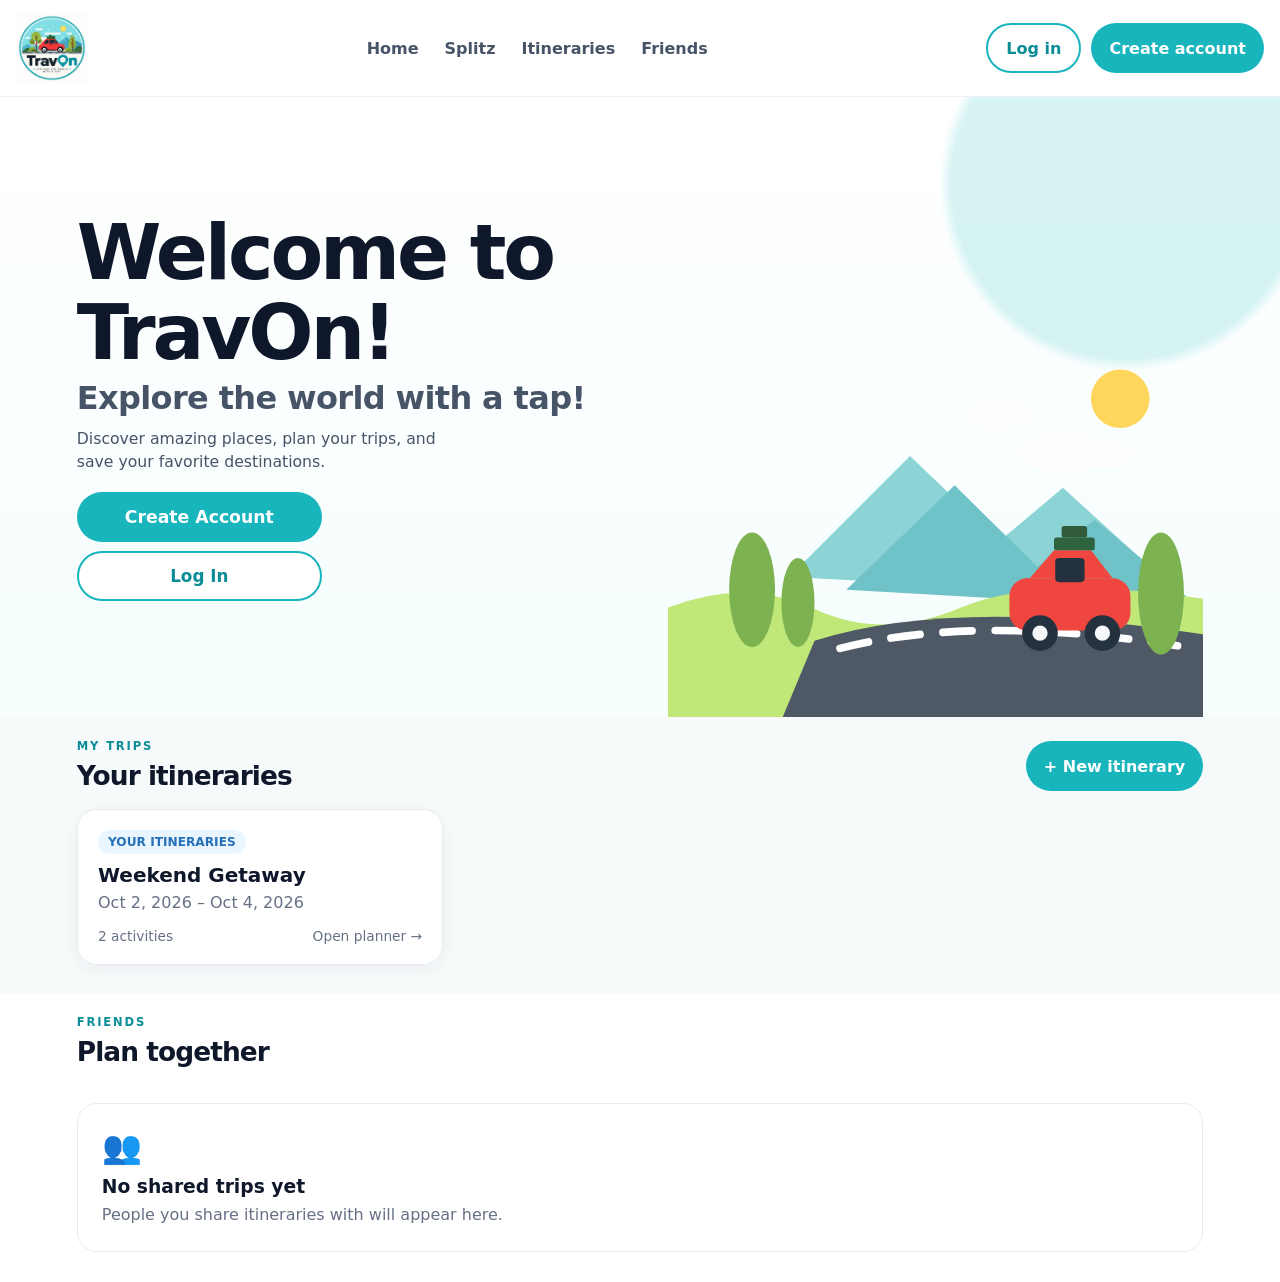
==== web/index.html @ f4eb9a05 "Remove featured destinations from home" ====
<!doctype html>
<html lang="en">
<head>
  <meta charset="UTF-8" />
  <meta name="viewport" content="width=device-width, initial-scale=1, viewport-fit=cover" />
  <meta name="theme-color" content="#ffffff" />
  <meta name="description" content="TravOn — plan trips, organize itineraries, save places, and travel together." />
  <meta property="og:type" content="website" />
  <meta property="og:url" content="https://travon.pages.dev/" />
  <meta property="og:title" content="TravOn — Plan together. Travel better." />
  <meta property="og:description" content="Create itineraries, collaborate with friends, split expenses, and explore more." />
  <meta property="og:image" content="https://travon.pages.dev/travon-share-card.PNG" />
  <meta property="og:image:width" content="1536" />
  <meta property="og:image:height" content="1024" />
  <meta property="og:image:alt" content="TravOn — Plan together. Travel better." />
  <meta name="twitter:card" content="summary_large_image" />
  <meta name="twitter:title" content="TravOn — Plan together. Travel better." />
  <meta name="twitter:description" content="Create itineraries, collaborate with friends, split expenses, and explore more." />
  <meta name="twitter:image" content="https://travon.pages.dev/travon-share-card.PNG" />
  <title>TravOn</title>
  <link rel="stylesheet" href="./styles.css?v=20260909-splitzpage1" />
</head>
<body>
  <header class="site-header">
    <a class="brand" href="#home" aria-label="TravOn home">
      <img class="travon-logo" src="./travon-share-card.PNG?v=20260910-logo1" alt="TravOn — Explore the world with a tap!" style="object-fit:contain;display:block;" />
    </a>

    <nav class="desktop-nav" aria-label="Main navigation">
      <a href="#home">Home</a>
      <a href="./splitz.html">Splitz</a>
      <a href="#itineraries">Itineraries</a>
      <a href="#friends">Friends</a>
    </nav>

    <div class="desktop-account-actions">
      <button class="button button-secondary" id="loginButton">Log in</button>
      <button class="button button-primary" id="signupButton">Create account</button>
    </div>

    <button class="menu-button" id="menuButton" type="button" aria-label="Open navigation">☰</button>
    <nav class="nav mobile-menu" aria-label="Mobile navigation">
      <a href="#home">Home</a>
      <a href="./splitz.html">Splitz</a>
      <a href="#itineraries">Itineraries</a>
      <a href="#friends">Friends</a>
    </nav>
  </header>

  <main id="app">
    <section class="hero" id="home">
      <div class="hero-content">
        <h1>Welcome to TravOn!</h1>
        <div class="logged-in-greeting" id="loggedInGreeting" hidden>
          <span>Signed in as</span>
          <strong id="loggedInName"></strong>
        </div>
        <h2>Explore the world with a tap!</h2>
        <p>Discover amazing places, plan your trips, and save your favorite destinations.</p>

        <div class="hero-account-actions">
          <button class="button button-primary hero-primary" id="heroSignupButton">
            <span>Create Account</span><span aria-hidden="true">→</span>
          </button>
          <button class="button button-secondary hero-login" id="heroLoginButton">Log In</button>
        </div>
        <button class="visually-hidden" id="heroPlanButton" type="button">Plan a trip</button>
      </div>

      <div class="hero-art" aria-hidden="true">
        <svg viewBox="0 0 420 300">
          <circle cx="355" cy="50" r="23" fill="#ffd65c"/>
          <g fill="#fff" opacity=".94">
            <ellipse cx="310" cy="92" rx="37" ry="15"/>
            <ellipse cx="343" cy="94" rx="23" ry="11"/>
            <ellipse cx="260" cy="62" rx="28" ry="12"/>
          </g>
          <path d="M95 190 L190 95 L260 162 L310 120 L405 206 Z" fill="#8cd3d6"/>
          <path d="M140 200 L225 118 L290 182 L335 145 L420 216 Z" fill="#6fc2c7"/>
          <path d="M0 214 Q60 190 115 215 T230 214 T420 207 V300 H0Z" fill="#bfe879"/>
          <path d="M115 240 Q225 205 420 235 V300 H90Z" fill="#4f5966"/>
          <path d="M135 246 Q240 219 400 244" stroke="#fff" stroke-width="6" stroke-linecap="round" stroke-dasharray="23 18" fill="none"/>
          <g transform="translate(250 166)">
            <rect x="18" y="25" width="95" height="41" rx="14" fill="#ef4740"/>
            <path d="M34 25 L53 3 H82 L99 25Z" fill="#ef4740"/>
            <rect x="54" y="9" width="23" height="19" rx="3" fill="#24313f"/>
            <circle cx="42" cy="68" r="14" fill="#24313f"/>
            <circle cx="91" cy="68" r="14" fill="#24313f"/>
            <circle cx="42" cy="68" r="6" fill="#f5f7f9"/>
            <circle cx="91" cy="68" r="6" fill="#f5f7f9"/>
            <rect x="53" y="-7" width="32" height="10" rx="2" fill="#2d633d"/>
            <rect x="59" y="-16" width="20" height="9" rx="2" fill="#315b38"/>
          </g>
          <g fill="#7db251">
            <ellipse cx="66" cy="200" rx="18" ry="45"/>
            <ellipse cx="102" cy="210" rx="13" ry="35"/>
            <ellipse cx="387" cy="203" rx="18" ry="48"/>
          </g>
        </svg>
      </div>
    </section>

    <div hidden aria-hidden="true">
      <input id="placeSearch" type="search" />
      <div id="placeGrid"></div>
    </div>

    <section class="section itineraries-section" id="itineraries">
      <div class="section-row section-row-stack">
        <div>
          <span class="eyebrow">MY TRIPS</span>
          <h2>Your itineraries</h2>
        </div>
        <button class="button button-primary" id="newTripButton">+ New itinerary</button>
      </div>
      <div class="trip-list" id="tripGrid"></div>
    </section>

    <section class="section friends-section" id="friends">
      <span class="eyebrow">FRIENDS</span>
      <h2>Plan together</h2>
      <div id="friendsGrid" class="friends-grid">
        <div class="empty-state">
          <div class="empty-icon">👥</div>
          <h3>No shared trips yet</h3>
          <p>People you share itineraries with will appear here.</p>
        </div>
      </div>
    </section>
  </main>

  <dialog id="authDialog">
    <form method="dialog" id="authForm" class="modal-form">
      <div class="dialog-heading">
        <div>
          <div class="auth-brand">
            <svg class="mini-logo" viewBox="0 0 64 64" aria-hidden="true">
              <circle cx="32" cy="32" r="29" fill="#dff8f8" stroke="#18b5bd" stroke-width="3"/>
              <path d="M8 36 Q22 22 34 32 T58 31 V45 H8Z" fill="#75cdd1"/>
              <rect x="8" y="44" width="50" height="5" rx="2" fill="#4f5966"/>
              <rect x="22" y="31" width="24" height="10" rx="4" fill="#ef4740"/>
              <circle cx="27" cy="42" r="4" fill="#24313f"/>
              <circle cx="42" cy="42" r="4" fill="#24313f"/>
            </svg>
            <strong>TravOn</strong>
          </div>
          <span class="eyebrow" id="authEyebrow">WELCOME TO TRAVON</span>
          <h2 id="authTitle">Create your account</h2>
        </div>
        <button class="icon-button" id="closeAuth" type="button" aria-label="Close">×</button>
      </div>
      <p class="modal-copy" id="authCopy">Name, email, and password are required.</p>
      <label id="authNameLabel" class="auth-name-field">
        Name
        <input id="authName" type="text" autocomplete="name" maxlength="80" placeholder="Your name" />
      </label>
      <label>
        Email
        <input id="authEmail" type="email" autocomplete="email" required placeholder="you@example.com" />
      </label>
      <label>
        Password
        <input id="authPassword" type="password" autocomplete="current-password" minlength="8" required placeholder="At least 8 characters" />
      </label>
      <p class="form-note" id="authNote">Only your name, email, and password are required.</p>
      <button class="button button-primary" id="authSubmit" type="submit">Create account</button>
      <button class="text-button" id="authSwitch" type="button">Already have an account? Log in</button>
    </form>
  </dialog>

  <dialog id="tripDialog">
    <form method="dialog" id="tripForm" class="modal-form">
      <div class="dialog-heading">
        <h2>Create itinerary</h2>
        <button class="icon-button" id="closeTrip" type="button" aria-label="Close">×</button>
      </div>
      <label>
        Trip name
        <input id="tripName" required maxlength="60" placeholder="e.g. Montreal Weekend" />
      </label>
      <div class="two-col">
        <label>
          Start date
          <input id="tripDate" type="date" required />
        </label>
        <label>
          End date
          <input id="tripEndDate" type="date" required />
        </label>
      </div>
      <button class="button button-primary" value="default" type="submit">Create itinerary</button>
    </form>
  </dialog>

  <section id="plannerPage" class="planner-page" hidden>
    <div class="planner-shell">
      <div class="dialog-heading planner-heading">
        <div>
          <span class="eyebrow">TRIP PLANNER</span>
          <h2 id="plannerTitle">Trip</h2>
          <p id="plannerDates"></p>
        </div>
        <button class="planner-back" id="closePlanner" type="button" aria-label="Back to itineraries">← Back</button>
      </div>
      <div id="plannerDays" class="planner-days"></div>
      <form id="activityForm" class="activity-form" hidden>
        <h3>Add to itinerary</h3>
        <div class="activity-lookup">
          <label>Look up a place or activity
            <input id="activityLookup" type="search" placeholder="Airport, hotel, attraction, restaurant..." autocomplete="off" autocorrect="off" autocapitalize="none" spellcheck="false" enterkeyhint="search" />
          </label>
          <div id="activityLookupResults" class="lookup-results" hidden></div>
        </div>
        <div class="activity-grid">
          <label>Type<select id="activityType">
            <option value="activity">Activity / Place</option><option value="flight">Flight</option><option value="airport">Airport</option><option value="hotel">Hotel</option><option value="car_rental">Car Rental</option><option value="restaurant">Restaurant</option><option value="custom">Custom</option>
          </select></label>
          <label class="date-select-field">Day<select id="activityDay" required></select></label>
          <label>Time<input id="activityTime" type="time" /></label>
        </div>
        <label>Title<input id="activityTitle" required maxlength="100" placeholder="What are you adding?" /></label>
        <div id="flightFields" class="detail-fields" hidden>
          <label>Airline<input id="flightAirline" placeholder="e.g. United Airlines" /></label><label>Flight number<input id="flightNumber" placeholder="e.g. UA 123" /></label><label>Departure airport<input id="flightFrom" placeholder="e.g. EWR — Newark Liberty" /></label><label>Arrival airport<input id="flightTo" placeholder="e.g. YUL — Montréal-Trudeau" /></label><label>Confirmation number<input id="flightConfirmation" placeholder="Optional" /></label>
        </div>
        <div id="airportFields" class="detail-fields" hidden>
          <label>Airport name<input id="airportName" placeholder="e.g. Newark Liberty International Airport" /></label><label>Airport code<input id="airportCode" placeholder="e.g. EWR" maxlength="5" /></label><label>Terminal / gate<input id="airportTerminal" placeholder="e.g. Terminal A, Gate 22" /></label>
        </div>
        <div id="hotelFields" class="detail-fields" hidden>
          <label>Hotel name<input id="hotelName" placeholder="Hotel name" /></label><label>Address<input id="hotelAddress" placeholder="Street address" /></label><label>Confirmation number<input id="hotelConfirmation" placeholder="Optional" /></label><label>Check-in details<input id="hotelCheckin" placeholder="e.g. Check-in after 3:00 PM" /></label>
        </div>
        <div id="carFields" class="detail-fields" hidden>
          <label>Rental company<input id="carCompany" placeholder="e.g. Enterprise" /></label><label>Pickup location<input id="carPickup" placeholder="Airport or address" /></label><label>Drop-off location<input id="carDropoff" placeholder="Airport or address" /></label><label>Confirmation number<input id="carConfirmation" placeholder="Optional" /></label>
        </div>
        <div id="restaurantFields" class="detail-fields" hidden>
          <label>Restaurant name<input id="restaurantName" placeholder="Restaurant name" /></label><label>Address<input id="restaurantAddress" placeholder="Address" /></label><label>Reservation details<input id="restaurantReservation" placeholder="Confirmation, party size, etc." /></label>
        </div>
        <label>Notes<textarea id="activityNotes" maxlength="500" placeholder="Optional details, reminders, links, baggage info, parking, etc."></textarea></label>
        <button class="button button-primary" type="submit">Add to itinerary</button>
      </form>
    </div>
  </section>

  <nav class="bottom-nav" aria-label="Bottom navigation">
    <a href="#home" class="active">
      <svg viewBox="0 0 24 24" aria-hidden="true"><path d="M3 10.5 12 3l9 7.5V21h-6v-6H9v6H3z"/></svg>
      <small>Home</small>
    </a>
    <a href="./splitz.html">
      <svg viewBox="0 0 24 24" aria-hidden="true"><path d="M12 2a5 5 0 1 0 0 10 5 5 0 0 0 0-10ZM4 21v-2.2C4 15.6 6.7 14 10 14h4c3.3 0 6 1.6 6 4.8V21h-2v-2.2c0-1.8-1.7-2.8-4-2.8h-4c-2.3 0-4 1-4 2.8V21H4Zm7-17v2H9v2h2v2h2V8h2V6h-2V4h-2Z"/></svg>
      <small>Splitz</small>
    </a>
    <a href="#itineraries">
      <svg viewBox="0 0 24 24" aria-hidden="true"><path d="M7 2h2v3h6V2h2v3h3v17H4V5h3V2Zm11 8H6v10h12V10ZM8 12h3v3H8v-3Zm5 0h3v3h-3v-3Zm-5 5h3v2H8v-2Zm5 0h3v2h-3v-2Z"/></svg>
      <small>Itineraries</small>
    </a>
    <a href="#friends">
      <svg viewBox="0 0 24 24" aria-hidden="true"><path d="M8 11a4 4 0 1 0 0-8 4 4 0 0 0 0 8Zm8-1a3 3 0 1 0 0-6 3 3 0 0 0 0 6ZM2 21v-2c0-4 2.7-6 6-6s6 2 6 6v2H2Zm12.5 0v-2c0-2-.6-3.5-1.7-4.7.8-.2 1.5-.3 2.2-.3 3 0 5 1.8 5 5v2h-5.5Z"/></svg>
      <small>Friends</small>
    </a>
  </nav>

  <script src="./app.js?v=20260909-splitzpage1"></script>
</body>
</html>
---- web/styles.css ----
:root{--teal:#18b5bd;--teal-dark:#0b8d97;--ink:#0f172a;--muted:#667085;--line:#e7ebef;--soft:#f7fbfc;--card:#fff;--shadow:0 12px 30px rgba(15,23,42,.08)}
*{box-sizing:border-box}html{scroll-behavior:smooth}body{margin:0;font-family:Inter,ui-sans-serif,system-ui,-apple-system,BlinkMacSystemFont,"Segoe UI",sans-serif;color:var(--ink);background:#fff;padding-bottom:86px}button,input,select{font:inherit}a{color:inherit}
.visually-hidden{position:absolute!important;width:1px!important;height:1px!important;padding:0!important;margin:-1px!important;overflow:hidden!important;clip:rect(0,0,0,0)!important;white-space:nowrap!important;border:0!important}
.site-header{position:sticky;top:0;z-index:30;display:flex;align-items:center;justify-content:space-between;min-height:82px;padding:8px 18px;background:#fff;border-bottom:1px solid #eef1f3}
.brand{display:flex;align-items:center;text-decoration:none}.travon-logo{width:72px;height:72px;display:block}.desktop-nav,.desktop-account-actions{display:none}
.menu-button{width:46px;height:46px;border:0;background:transparent;color:var(--teal-dark);font-size:1.8rem;cursor:pointer}
.mobile-menu{display:none;position:absolute;right:18px;top:82px;width:190px;background:#fff;padding:14px;border:1px solid var(--line);border-radius:18px;box-shadow:var(--shadow)}.mobile-menu.open{display:grid;gap:4px}.mobile-menu a{text-decoration:none;padding:12px 14px;border-radius:12px;color:#475467;font-weight:700}
.hero{position:relative;overflow:hidden;display:grid;grid-template-columns:1fr;min-height:430px;background:radial-gradient(circle at 88% 14%,rgba(132,218,221,.32) 0 14%,transparent 15%),linear-gradient(180deg,#fff 0%,#f5fdfd 100%)}
.hero-content{position:relative;z-index:3;padding:24px 18px 150px}.hero h1{margin:0 0 6px;font-size:clamp(2rem,9.8vw,2.75rem);line-height:1.04;letter-spacing:-.04em}.hero h2{margin:0 0 10px;font-size:1.22rem;color:#475467;letter-spacing:-.02em}.hero p{margin:0;max-width:390px;color:#475467;font-size:.98rem;line-height:1.5}
.hero-account-actions{display:grid;gap:9px;margin-top:18px;max-width:370px}.button{border:0;border-radius:999px;min-height:50px;padding:12px 18px;font-weight:800;cursor:pointer}.button-primary{background:var(--teal);color:#fff}.button-primary:active{background:var(--teal-dark)}.button-secondary{background:#fff;color:var(--teal-dark);border:2px solid var(--teal)}
.hero-primary{display:flex;align-items:center;justify-content:center;gap:12px;font-size:1.08rem}.hero-login{font-size:1.05rem}.hero-art{position:absolute;right:-24px;bottom:0;width:340px;pointer-events:none}.hero-art svg{display:block;width:100%;height:auto}
.search-section{position:relative;z-index:5;padding:18px 18px 10px;background:#fff}.search-shell{display:flex;align-items:center;gap:10px;padding:0 16px;min-height:62px;background:#fff;border:1px solid #edf0f2;border-radius:999px;box-shadow:0 8px 24px rgba(15,23,42,.08)}.search-icon{font-size:1.65rem;line-height:1;transform:rotate(-20deg);color:#344054}.search-shell input{width:100%;border:0;outline:0;background:transparent;font-size:1rem;color:var(--ink)}.search-shell input::placeholder{color:#98a2b3}
.featured-section,.section{padding:22px 18px 28px;background:#fff}.section-row{display:flex;align-items:center;justify-content:space-between;gap:16px;margin-bottom:18px}.section-row h2,.section h2{margin:0;font-size:1.65rem;letter-spacing:-.035em}.see-all{text-decoration:none;color:var(--teal-dark);font-weight:800;white-space:nowrap}
.destination-list{display:grid;gap:14px}.destination-card{display:grid;grid-template-columns:46% 1fr;min-height:132px;overflow:hidden;background:#fff;border:1px solid #edf0f2;border-radius:22px;box-shadow:0 6px 18px rgba(15,23,42,.06)}.destination-image{min-height:132px;position:relative;overflow:hidden}.destination-image::after{content:"";position:absolute;inset:0;background:linear-gradient(180deg,rgba(255,255,255,.02),rgba(15,23,42,.08))}
.scene-old{background:linear-gradient(180deg,#c9d9e8 0 34%,#a98f73 35% 56%,#75604f 57% 100%)}.scene-old::before{content:"";position:absolute;inset:20px 14px 0;background:repeating-linear-gradient(90deg,#dac8b4 0 18px,#765f4f 19px 23px),linear-gradient(#d6dce2 0 32%,transparent 33%);clip-path:polygon(0 18%,42% 8%,43% 82%,100% 64%,100% 100%,0 100%);opacity:.9}
.scene-mount{background:linear-gradient(180deg,#8cc8ef 0 38%,#cfe6f3 39% 52%,#629b52 53% 100%)}.scene-mount::before{content:"";position:absolute;left:0;right:0;bottom:0;height:52%;background:linear-gradient(155deg,#2d6a3e 0 24%,#78a65a 25% 46%,#376f46 47% 70%,#83af62 71%);clip-path:polygon(0 60%,24% 25%,44% 50%,65% 10%,100% 35%,100% 100%,0 100%)}
.scene-market{background:linear-gradient(180deg,#d8e7ed 0 35%,#d4c4a0 36% 56%,#7d6047 57% 100%)}.scene-market::before{content:"MARCHÉ JEAN-TALON";position:absolute;left:12px;right:12px;top:40%;padding:8px 4px;background:#f2eee1;border:3px solid #4a6652;text-align:center;font-size:.55rem;letter-spacing:.09em;font-weight:800;color:#3c4b43;transform:rotate(-2deg)}
.destination-copy{position:relative;padding:14px 42px 14px 16px;align-self:center}.destination-copy h3{margin:8px 0 8px;font-size:1.2rem;line-height:1.1}.destination-copy p{margin:0;color:#667085;font-size:.96rem;line-height:1.4}.bookmark{position:absolute;top:14px;right:14px;color:#667085;font-size:1.4rem}
.tag{display:inline-block;padding:5px 10px;border-radius:999px;background:#eaf6ff;color:#2670b7;font-size:.76rem;font-weight:800}.tag.outdoor{background:#e8f9ef;color:#239a58}.tag.food{background:#fff0e8;color:#ef6c2f}
.itineraries-section{background:#f7fafb}.section-row-stack{align-items:flex-end}.eyebrow{display:block;margin-bottom:7px;color:var(--teal-dark);font-size:.72rem;font-weight:900;letter-spacing:.16em}.trip-list{display:grid;gap:14px}.trip-list .card,.card{padding:20px;background:#fff;border:1px solid var(--line);border-radius:20px;box-shadow:0 4px 16px rgba(15,23,42,.05)}.card.clickable{cursor:pointer}.card h3{margin:9px 0 6px;font-size:1.25rem}.card p{margin:0;color:#667085}.card-meta{display:flex;justify-content:space-between;gap:14px;margin-top:16px;color:#667085;font-size:.86rem}
.friends-section{padding-bottom:30px}.empty-state{margin-top:18px;padding:24px;border:1px solid var(--line);border-radius:20px;background:#fff}.empty-state h3{margin:10px 0 6px}.empty-state p{margin:0;color:#667085;line-height:1.5}.empty-icon{font-size:2rem}
dialog{width:min(480px,calc(100vw - 24px));padding:0;border:0;border-radius:26px;box-shadow:0 30px 90px rgba(15,23,42,.28)}dialog::backdrop{background:rgba(15,23,42,.55)}.modal-form{display:grid;gap:18px;padding:24px}.dialog-heading{display:flex;justify-content:space-between;align-items:flex-start;gap:18px}.dialog-heading h2{margin:4px 0 0;font-size:2rem;letter-spacing:-.04em}.icon-button{flex:0 0 auto;width:44px;height:44px;border:0;border-radius:50%;background:#f3f6f7;color:var(--teal-dark);font-size:1.6rem;cursor:pointer}.modal-copy{margin:-4px 0 0;color:#667085}
label{display:grid;gap:7px;color:#111827;font-weight:800}label input,label select{width:100%;min-height:54px;padding:13px 14px;border:1px solid #d9e0e5;border-radius:14px;background:#fff;outline:none}label input:focus,label select:focus{border-color:#7bd4d8;box-shadow:0 0 0 4px rgba(24,181,189,.12)}.form-note{margin:-6px 0 0;color:#7a8491;font-size:.82rem}.text-button{border:0;background:none;color:var(--teal-dark);font-weight:800;cursor:pointer}.auth-brand{display:flex;align-items:center;gap:9px;margin-bottom:12px}.mini-logo{width:38px;height:38px}
.two-col,.three-col{display:grid;gap:12px}.planner-dialog{width:min(980px,calc(100vw - 14px));max-height:94vh}.planner-shell{max-height:94vh;overflow:auto;padding:20px}.planner-heading{padding-bottom:16px;border-bottom:1px solid var(--line)}.planner-heading p{margin:6px 0 0;color:#667085}.planner-days{display:grid;gap:12px;margin:18px 0}.planner-day{padding:16px;border:1px solid var(--line);border-radius:18px;background:#fbfcfd}.planner-day h3{margin:0 0 10px}.activity-list{display:grid;gap:8px}.activity{display:grid;grid-template-columns:74px 1fr auto;align-items:center;gap:10px;padding:10px 12px;border:1px solid var(--line);border-radius:12px;background:#fff}.activity-time{color:var(--teal-dark);font-weight:900}.activity button{border:0;background:#f4f6f7;border-radius:8px;padding:7px 9px}.day-empty{color:#98a2b3;font-size:.9rem}.activity-form{padding-top:18px;border-top:1px solid var(--line)}.three-col{grid-template-columns:1fr}
.bottom-nav{position:fixed;left:0;right:0;bottom:0;z-index:40;display:grid;grid-template-columns:repeat(4,1fr);min-height:72px;padding:8px 8px max(8px,env(safe-area-inset-bottom));background:rgba(255,255,255,.97);border-top:1px solid #e7ebef;backdrop-filter:blur(14px)}.bottom-nav a{display:flex;flex-direction:column;align-items:center;justify-content:center;gap:3px;text-decoration:none;color:#667085}.bottom-nav a:first-child{color:var(--teal-dark)}.bottom-nav span{font-size:1.45rem;line-height:1}.bottom-nav small{font-size:.72rem;font-weight:700}
@media(min-width:1200px){body{padding-bottom:0}.site-header{padding:12px 5vw}.travon-logo{width:72px;height:72px}.desktop-nav{display:flex;gap:26px}.desktop-nav a{text-decoration:none;color:#475467;font-weight:750}.desktop-account-actions{display:flex;gap:10px}.menu-button,.mobile-menu,.bottom-nav{display:none!important}.hero{grid-template-columns:1.05fr .95fr;min-height:620px;align-items:center;padding:0 6vw}.hero-content{padding:30px 0;max-width:620px}.hero h1{font-size:4.8rem}.hero h2{font-size:2rem}.hero-art{position:relative;right:auto;bottom:auto;width:100%;align-self:end}.hero-account-actions{max-width:420px}.search-section,.featured-section,.section{padding-left:6vw;padding-right:6vw}.search-shell{max-width:760px;margin:0 auto}.destination-list{grid-template-columns:repeat(3,1fr)}.destination-card{grid-template-columns:1fr;min-height:320px}.destination-image{min-height:190px}.destination-copy{min-height:130px}.trip-list{grid-template-columns:repeat(3,1fr)}.two-col{grid-template-columns:1fr 1fr}.three-col{grid-template-columns:.8fr .8fr 1.4fr}}

@media(max-width:1199px){
  .desktop-nav,.desktop-account-actions{display:none!important}
  .menu-button{display:block!important}
  .mobile-menu{display:none}
  .mobile-menu.open{display:grid}
  .site-header{gap:12px}
  .hero-primary,.hero-login{width:100%}
}
@media(max-width:430px){
  .hero{min-height:418px}
  .hero-content{padding:22px 16px 145px}
  .hero h1{font-size:2.25rem}
  .hero h2{font-size:1.13rem}
  .hero p{font-size:.94rem}
  .hero-art{width:315px;right:-35px}
  .travon-logo{width:68px;height:68px}
  .destination-copy{padding:12px 36px 12px 14px}
  .destination-copy h3{font-size:1.08rem}
  .destination-copy p{font-size:.9rem}
}

/* Approved-reference mobile proportion pass */
@media(max-width:1199px){
  body{padding-bottom:74px}
  .site-header{
    position:relative;
    min-height:78px;
    padding:6px 18px;
  }
  .travon-logo{width:70px;height:70px}
  .menu-button{font-size:1.65rem;width:42px;height:42px}

  .hero{
    min-height:350px;
    background:
      radial-gradient(circle at 92% 16%,rgba(124,220,223,.25) 0 12%,transparent 13%),
      linear-gradient(180deg,#fff 0%,#f4fcfc 100%);
  }
  .hero-content{
    padding:20px 18px 105px;
  }
  .hero h1{
    max-width:94%;
    font-size:2.05rem;
    line-height:1.04;
    margin-bottom:5px;
  }
  .hero h2{
    font-size:1.05rem;
    margin-bottom:8px;
  }
  .hero p{
    max-width:78%;
    font-size:.88rem;
    line-height:1.4;
  }
  .hero-account-actions{
    width:54%;
    max-width:245px;
    gap:8px;
    margin-top:14px;
  }
  .hero-account-actions .button{
    min-height:46px;
    padding:10px 14px;
    font-size:.92rem;
  }
  .hero-art{
    width:255px;
    right:-10px;
    bottom:-2px;
  }

  .search-section{
    padding:14px 18px 8px;
  }
  .search-shell{
    min-height:54px;
    padding:0 14px;
  }
  .search-shell input{font-size:.9rem}

  .featured-section{
    padding:18px 18px 24px;
  }
  .section-row{margin-bottom:12px}
  .section-row h2,.section h2{font-size:1.45rem}
  .see-all{font-size:.92rem}

  .destination-list{gap:10px}
  .destination-card{
    grid-template-columns:47% 1fr;
    min-height:112px;
    border-radius:17px;
  }
  .destination-image{min-height:112px}
  .destination-copy{
    padding:10px 34px 10px 12px;
  }
  .destination-copy h3{
    margin:5px 0 5px;
    font-size:1rem;
  }
  .destination-copy p{
    font-size:.82rem;
    line-height:1.28;
  }
  .tag{
    padding:3px 8px;
    font-size:.68rem;
  }
  .bookmark{
    top:10px;right:10px;
    font-size:1.15rem;
  }

  .bottom-nav{
    min-height:68px;
    padding-top:6px;
    padding-bottom:max(6px,env(safe-area-inset-bottom));
  }
  .bottom-nav a{gap:2px}
  .bottom-nav svg{
    width:22px;
    height:22px;
    fill:currentColor;
  }
  .bottom-nav small{
    font-size:.68rem;
    font-weight:700;
  }
  .bottom-nav a.active{color:var(--teal-dark)}
}
@media(max-width:430px){
  .hero{min-height:338px}
  .hero-content{padding:18px 16px 102px}
  .hero h1{font-size:1.95rem}
  .hero h2{font-size:1rem}
  .hero p{max-width:76%;font-size:.84rem}
  .hero-account-actions{width:55%;max-width:225px}
  .hero-art{width:242px;right:-18px}
  .travon-logo{width:66px;height:66px}
}

.destination-media{position:relative;min-height:112px;overflow:hidden;background:#eef5f6}
.destination-photo{width:100%;height:100%;min-height:112px;object-fit:cover;display:block}
.destination-card.clickable{cursor:pointer}
.discovery-loading{padding:18px;border:1px solid var(--line);border-radius:16px;background:#fbfcfd;color:#667085}
@media(min-width:1200px){
  .destination-media,.destination-photo{min-height:190px}
}

/* Compact Featured Destinations image sizing */
@media(max-width:1199px){
  .destination-card{grid-template-columns:42% 58%;min-height:100px}
  .destination-media,.destination-photo,.destination-image{min-height:100px;height:100px}
  .destination-photo{object-fit:cover}
}
@media(max-width:430px){
  .destination-card{grid-template-columns:40% 60%;min-height:96px}
  .destination-media,.destination-photo,.destination-image{min-height:96px;height:96px}
}

/* Mobile viewport overflow fix */
html,body{max-width:100%;overflow-x:hidden}
main,.site-header,.hero,.search-section,.featured-section,.section,.bottom-nav{width:100%;max-width:100%}
.section-row,.section-row-stack{min-width:0}
.section-row>*{min-width:0}
.card,.empty-state,.destination-card,.trip-list,.destination-list{max-width:100%;min-width:0}
.card h3,.card p,.empty-state h3,.empty-state p,.section h2{overflow-wrap:anywhere}
@media(max-width:1199px){
  .section-row-stack{
    display:grid;
    grid-template-columns:1fr;
    align-items:start;
    gap:12px;
  }
  .section-row-stack .button{
    width:100%;
    max-width:100%;
    white-space:normal;
  }
  .itineraries-section,.friends-section{
    padding-left:18px;
    padding-right:18px;
  }
  .trip-list,.empty-state{
    width:100%;
  }
}
@media(max-width:430px){
  .section-row h2,.section h2{font-size:1.35rem}
  .section-row-stack .button{min-height:46px}
}

/* Hard mobile viewport containment + Safari cache pass */
html,body,#app{width:100%;max-width:100%;overflow-x:hidden}
.site-header{
  width:100%;
  max-width:100%;
  padding-left:16px;
  padding-right:16px;
}
.brand{min-width:0;flex:0 1 auto}
.menu-button{flex:0 0 42px;margin-left:auto}
.hero,.search-section,.featured-section,.section{
  width:100%;
  max-width:100%;
}
.hero-content{max-width:100%}
.hero-account-actions{max-width:min(245px,60vw)}
.search-shell{width:100%;max-width:100%}
.section-row{
  width:100%;
  max-width:100%;
  min-width:0;
}
.section-row h2{
  flex:1 1 auto;
  min-width:0;
  max-width:100%;
  white-space:normal;
}
.see-all{
  flex:0 0 auto;
  margin-left:8px;
  font-size:.85rem;
}
.destination-list,.trip-list{
  width:100%;
  max-width:100%;
  min-width:0;
}
.destination-card{
  width:100%;
  max-width:100%;
  min-width:0;
}
.destination-copy{
  min-width:0;
  overflow:hidden;
}
.destination-copy h3,
.destination-copy p{
  max-width:100%;
  overflow-wrap:anywhere;
}
@media(max-width:430px){
  .site-header{padding-left:14px;padding-right:14px}
  .section-row{gap:8px}
  .section-row h2{font-size:1.22rem}
  .see-all{font-size:.78rem}
  .featured-section,.search-section,.section{
    padding-left:14px;
    padding-right:14px;
  }
  .destination-card{grid-template-columns:39% 61%}
  .hero-account-actions{max-width:min(220px,58vw)}
}

/* iOS Safari date input containment */
#tripForm,
#tripForm .two-col,
#tripForm .two-col > label{
  width:100%;
  max-width:100%;
  min-width:0;
}
#tripForm .two-col{
  grid-template-columns:minmax(0,1fr);
}
#tripForm input,
#tripForm input[type="date"]{
  display:block;
  width:100%;
  max-width:100%;
  min-width:0;
  box-sizing:border-box;
}
#tripForm input[type="date"]{
  padding-left:14px;
  padding-right:14px;
}

/* Strong iOS Safari native date control fix */
#tripDialog,
#tripForm,
#tripForm .two-col,
#tripForm .two-col > label{
  min-width:0 !important;
  max-width:100% !important;
  width:100% !important;
  overflow:hidden;
}
#tripForm input[type="date"]{
  -webkit-appearance:none;
  appearance:none;
  display:block;
  inline-size:100% !important;
  width:100% !important;
  max-inline-size:100% !important;
  max-width:100% !important;
  min-inline-size:0 !important;
  min-width:0 !important;
  box-sizing:border-box !important;
  overflow:hidden;
  text-overflow:ellipsis;
  white-space:nowrap;
  font-size:16px;
  line-height:1.2;
  padding:14px 12px !important;
}
#tripForm input[type="date"]::-webkit-date-and-time-value{
  text-align:left;
  min-width:0;
  width:100%;
}
#tripForm input[type="date"]::-webkit-calendar-picker-indicator{
  margin:0;
  padding:0;
}

/* Mobile planner viewport containment */
@media(max-width:1199px){
  .planner-dialog{
    position:fixed;
    inset:12px 8px 84px 8px;
    width:auto !important;
    max-width:none !important;
    height:auto;
    max-height:none !important;
    margin:0 !important;
    border-radius:22px;
    overflow:hidden;
  }
  .planner-shell{
    width:100%;
    height:100%;
    max-height:none !important;
    overflow-y:auto;
    overflow-x:hidden;
    -webkit-overflow-scrolling:touch;
    overscroll-behavior:contain;
    padding:18px;
    scroll-padding-top:18px;
  }
  .planner-heading{
    position:sticky;
    top:0;
    z-index:3;
    background:#fff;
    padding-top:4px;
  }
}
@media(max-width:430px){
  .planner-dialog{inset:10px 6px 78px 6px}
  .planner-shell{padding:16px}
}

.activity-form{display:grid;gap:16px}.activity-grid{display:grid;grid-template-columns:1fr;gap:12px}.detail-fields{display:grid;grid-template-columns:1fr;gap:12px;padding:14px;border:1px solid var(--line);border-radius:16px;background:#f9fbfc}.detail-fields[hidden]{display:none!important}.activity-form textarea{width:100%;min-height:90px;resize:vertical;padding:13px 14px;border:1px solid #d9e0e5;border-radius:14px;font:inherit}.activity-form textarea:focus{outline:none;border-color:#7bd4d8;box-shadow:0 0 0 4px rgba(24,181,189,.12)}.lookup-results{display:grid;gap:8px;margin-top:8px;padding:8px;border:1px solid var(--line);border-radius:14px;background:#fff;box-shadow:0 12px 30px rgba(15,23,42,.1)}.lookup-result{display:grid;grid-template-columns:54px 1fr;gap:10px;align-items:center;width:100%;padding:8px;border:0;border-radius:10px;background:#fff;text-align:left;cursor:pointer}.lookup-result:active{background:#f2fbfb}.lookup-result img,.lookup-placeholder{width:54px;height:54px;border-radius:9px;object-fit:cover;background:#eaf7f7;display:grid;place-items:center}.lookup-result strong{display:block;font-size:.92rem}.lookup-result small{display:-webkit-box;margin-top:3px;color:#667085;font-size:.78rem;line-height:1.3;-webkit-line-clamp:2;-webkit-box-orient:vertical;overflow:hidden}.lookup-status{padding:10px;color:#667085;font-size:.86rem}.activity-main{display:grid;gap:4px;min-width:0}.activity-kind{justify-self:start;padding:2px 7px;border-radius:999px;background:#e9fafa;color:var(--teal-dark);font-size:.68rem;font-weight:800}.activity-details{display:grid;gap:2px;margin-top:4px;color:#667085;font-size:.76rem;line-height:1.35}@media(min-width:760px){.activity-grid{grid-template-columns:1fr 1fr 1fr}.detail-fields{grid-template-columns:1fr 1fr}}

.lookup-results[hidden]{display:none!important}

/* Stable mobile lookup results */
.activity-lookup{position:relative;min-width:0}
.lookup-results{
  position:relative;
  z-index:2;
  max-height:280px;
  overflow-y:auto;
  overflow-x:hidden;
  -webkit-overflow-scrolling:touch;
}
.lookup-result{min-width:0}
.lookup-result>span:last-child{min-width:0;overflow:hidden}
.lookup-result strong,.lookup-result small{overflow-wrap:anywhere}

/* Inline full-page itinerary planner */
#plannerPage[hidden], .activity-form[hidden]{display:none!important}
.planner-page{
  width:100%;
  max-width:100%;
  min-height:calc(100vh - 78px);
  padding:18px 16px 110px;
  background:#f7fafb;
}
.planner-page .planner-shell{
  width:100%;
  max-width:760px;
  height:auto;
  max-height:none;
  margin:0 auto;
  padding:0;
  overflow:visible;
}
.planner-page .planner-heading{
  position:static;
  display:flex;
  align-items:flex-start;
  justify-content:space-between;
  gap:16px;
  padding:10px 0 18px;
  border-bottom:1px solid var(--line);
  background:transparent;
}
.planner-page .planner-heading h2{margin:2px 0 4px;font-size:2rem}
.planner-page .planner-heading p{margin:0;color:#667085}
.planner-back{
  flex:0 0 auto;
  border:1px solid var(--line);
  border-radius:999px;
  background:#fff;
  color:var(--teal-dark);
  padding:10px 14px;
  font-weight:800;
}
.planner-page .planner-days{display:grid;gap:12px;margin:18px 0 22px}
.planner-page .planner-day{
  width:100%;
  padding:16px;
  border:1px solid var(--line);
  border-radius:18px;
  background:#fff;
  box-shadow:0 4px 14px rgba(15,23,42,.04);
  cursor:pointer;
}
.planner-page .planner-day.active{
  border-color:var(--teal);
  box-shadow:0 0 0 3px rgba(24,181,189,.12);
}
.planner-day-heading{
  display:flex;
  align-items:flex-start;
  justify-content:space-between;
  gap:12px;
  margin-bottom:10px;
}
.planner-day-heading h3{margin:0}
.day-add-hint{
  flex:0 0 auto;
  color:var(--teal-dark);
  font-size:.76rem;
  font-weight:800;
  white-space:nowrap;
}
.planner-page .activity-form{
  margin-top:18px;
  padding:18px;
  border:1px solid var(--line);
  border-radius:20px;
  background:#fff;
  box-shadow:0 8px 22px rgba(15,23,42,.06);
  scroll-margin-top:16px;
}
.planner-page .date-select-field{display:none}
body.planner-page-open .hero,
body.planner-page-open .search-section,
body.planner-page-open .featured-section,
body.planner-page-open .itineraries-section,
body.planner-page-open .friends-section{display:none!important}
body.planner-page-open #plannerPage{display:block!important}
@media(max-width:430px){
  .planner-page{padding:14px 14px 100px}
  .planner-page .planner-heading h2{font-size:1.8rem}
  .planner-back{padding:9px 12px;font-size:.86rem}
  .planner-day-heading{display:grid;grid-template-columns:1fr auto}
  .planner-page .planner-day{padding:14px}
  .planner-page .activity-form{padding:14px}
}

/* Dedicated itinerary planner page */
.planner-document{background:#f7fafb}
.planner-site-header{position:sticky;top:0}
.planner-back-link{
  text-decoration:none;
  color:var(--teal-dark);
  font-weight:800;
  padding:10px 14px;
  border:1px solid var(--line);
  border-radius:999px;
  background:#fff;
}
.standalone-planner{width:100%;max-width:100%;padding:18px 16px 110px}
.standalone-planner .planner-shell{
  width:100%;max-width:760px;height:auto;max-height:none;margin:0 auto;padding:0;overflow:visible
}
.standalone-planner .planner-heading{
  position:static;display:block;padding:12px 0 20px;border-bottom:1px solid var(--line);background:transparent
}
.standalone-planner .planner-heading h1{margin:2px 0 6px;font-size:2.2rem;letter-spacing:-.04em}
.standalone-planner .planner-heading p{margin:0;color:#667085}
.standalone-planner .planner-days{display:grid;gap:12px;margin:18px 0 24px}
.standalone-planner .planner-day{
  padding:16px;border:1px solid var(--line);border-radius:18px;background:#fff;
  box-shadow:0 4px 14px rgba(15,23,42,.04);cursor:pointer
}
.standalone-planner .planner-day.active{border-color:var(--teal);box-shadow:0 0 0 3px rgba(24,181,189,.12)}
.day-number{display:block;color:var(--teal-dark);font-size:.72rem;font-weight:900;letter-spacing:.12em;text-transform:uppercase;margin-bottom:3px}
.standalone-planner .activity-form{
  display:grid;gap:16px;margin-top:18px;padding:18px;border:1px solid var(--line);border-radius:20px;background:#fff;
  box-shadow:0 8px 22px rgba(15,23,42,.06);scroll-margin-top:90px
}
.selected-day-banner{display:flex;align-items:center;justify-content:space-between;gap:12px;padding:11px 13px;border-radius:14px;background:#eafafa;color:var(--teal-dark)}
.selected-day-banner span{font-size:.78rem;font-weight:700}
.selected-day-banner strong{text-align:right}
.standalone-planner .activity-grid{grid-template-columns:1fr 1fr}
@media(max-width:430px){
  .standalone-planner{padding:14px 14px 100px}
  .standalone-planner .planner-heading h1{font-size:1.9rem}
  .planner-back-link{font-size:.84rem;padding:8px 11px}
  .standalone-planner .planner-day{padding:14px}
  .standalone-planner .activity-form{padding:14px}
  .standalone-planner .activity-grid{grid-template-columns:1fr}
}

/* Remove itinerary control */
.trip-remove-button{
  width:100%;
  margin-top:14px;
  padding:10px 12px;
  border:1px solid #f2c7c7;
  border-radius:12px;
  background:#fff;
  color:#b42318;
  font-weight:800;
  cursor:pointer;
}
.trip-remove-button:active{background:#fff5f5}
.trip-remove-button:disabled{opacity:.6;cursor:default}

/* Swipe-to-delete itinerary cards */
.trip-card{
  padding:0!important;
  overflow:hidden;
  position:relative;
}
.trip-swipe-shell{
  position:relative;
  min-height:100%;
  overflow:hidden;
}
.trip-swipe-content{
  position:relative;
  z-index:2;
  padding:20px;
  background:#fff;
  transition:transform .22s ease;
  will-change:transform;
  touch-action:pan-y;
}
.trip-delete-action{
  position:absolute;
  top:0;
  right:0;
  bottom:0;
  z-index:1;
  width:92px;
  border:0;
  background:#d92d20;
  color:#fff;
  font-weight:900;
  font-size:.92rem;
  cursor:pointer;
}
.trip-delete-action:disabled{opacity:.7}
.trip-remove-button{display:none!important}
@media(pointer:fine){
  .trip-card:hover .trip-delete-action{opacity:1}
}

/* Swipe-to-delete itinerary cards */
.trip-swipe{
  position:relative;
  width:100%;
  min-width:0;
  overflow:hidden;
  border-radius:20px;
}
.trip-swipe-card{
  position:relative;
  z-index:2;
  width:100%;
  margin:0;
  transition:transform .2s ease;
  touch-action:pan-y;
  background:#fff;
}
.trip-swipe.open .trip-swipe-card{
  transform:translateX(-88px);
}
.trip-delete-action{
  position:absolute;
  top:0;
  right:0;
  bottom:0;
  z-index:1;
  width:88px;
  border:0;
  border-radius:0 20px 20px 0;
  background:#d92d20;
  color:#fff;
  font-weight:900;
  cursor:pointer;
}
.trip-delete-action:active{background:#b42318}
.trip-delete-action:disabled{opacity:.65}
@media(min-width:1200px){
  .trip-swipe{overflow:visible}
  .trip-delete-action{display:none}
}
.trip-remove-button{display:none!important}
/* Trip sharing and Friends */
.standalone-planner .planner-heading{display:flex;align-items:flex-start;justify-content:space-between;gap:12px}
.planner-share-button{flex:0 0 auto}
.planner-heading-actions{display:flex;flex:0 0 auto;gap:9px;align-items:center}
.edit-dates-form{display:grid;gap:14px;margin:14px 0;padding:16px;border:1px solid var(--line);border-radius:18px;background:#fff;box-shadow:0 4px 16px rgba(15,23,42,.04)}
.edit-dates-form[hidden]{display:none!important}
.edit-dates-heading strong,.edit-dates-heading small{display:block}
.edit-dates-heading small{margin-top:4px;color:#667085;line-height:1.4}
.edit-dates-fields{display:grid;grid-template-columns:1fr 1fr;gap:12px}
.edit-dates-fields label{min-width:0}
.edit-dates-fields input[type="date"]{width:100%;min-width:0;box-sizing:border-box;font-size:16px}
.edit-dates-actions{display:flex;align-items:center;gap:12px}
.edit-dates-actions .button{min-height:46px}
.share-trip-form{display:grid;grid-template-columns:1fr auto auto;align-items:end;gap:10px;margin:14px 0;padding:14px;border:1px solid var(--line);border-radius:16px;background:#fff}
.share-trip-form .form-note{grid-column:1/-1;margin:0}
.friends-grid{display:grid;gap:12px;margin-top:18px}
.friend-card{display:flex;align-items:flex-start;gap:13px;padding:16px;border:1px solid var(--line);border-radius:18px;background:#fff}
.friend-avatar{display:grid;place-items:center;flex:0 0 44px;width:44px;height:44px;border-radius:50%;background:#dff8f8;color:var(--teal-dark);font-weight:900;font-size:1.1rem}
.friend-copy{min-width:0;flex:1}
.friend-copy h3{margin:2px 0 10px}
.friend-trips{display:grid;gap:8px}
.friend-trip{display:flex;justify-content:space-between;gap:12px;padding-top:8px;border-top:1px solid var(--line)}
.friend-trip span{color:#667085;font-size:.82rem;text-align:right}
@media(max-width:430px){
 .standalone-planner .planner-heading{display:grid}
 .planner-heading-actions{display:grid;grid-template-columns:1fr 1fr;width:100%}
 .planner-heading-actions .button{width:100%;padding-left:12px;padding-right:12px}
 .edit-dates-fields{grid-template-columns:1fr}
 .edit-dates-actions{display:grid;grid-template-columns:1fr auto}
 .planner-share-button{width:100%}
 .share-trip-form{grid-template-columns:1fr}
 .share-trip-form .form-note{grid-column:auto}
 .friend-trip{display:grid;gap:3px}
 .friend-trip span{text-align:left}
}

/* Logged-in identity on mobile-first home hero */
.logged-in-greeting{display:inline-flex;align-items:center;gap:7px;margin:0 0 10px;padding:7px 12px;border-radius:999px;background:#fff;border:1px solid rgba(24,181,189,.22);box-shadow:0 4px 14px rgba(15,23,42,.05);color:#667085;font-size:.88rem}
.logged-in-greeting strong{color:#0f8f96;font-weight:800}
.logged-in-greeting[hidden]{display:none!important}
@media(max-width:600px){.logged-in-greeting{margin-top:-2px;margin-bottom:10px;font-size:.84rem;padding:6px 10px}}

/* Ensure name field never renders in login mode */
.auth-name-field.is-hidden,
.auth-name-field[hidden]{
  display:none!important;
}

.shared-by{margin:2px 0 8px;color:#0f8f96!important;font-size:.82rem;font-weight:800}
.shared-owner-note{margin-top:6px!important;color:#0f8f96!important;font-weight:800}
.friend-trip small{display:block;margin-top:2px;color:#667085;font-size:.72rem}
.read-only-trip .planner-day{cursor:default}


/* Splitz — mobile-first group expense splitting */
.section-intro{margin:7px 0 0;color:#667085;line-height:1.45}
.splitz-section{background:#f7fafb}
.splitz-shell{display:grid;gap:14px}
.splitz-group-bar{display:grid;gap:10px;padding:14px;background:#fff;border:1px solid var(--line);border-radius:18px}
.splitz-group-bar label{min-width:0}
.splitz-inline-form{display:grid;grid-template-columns:minmax(0,1fr) auto;gap:9px;align-items:end}
.splitz-inline-form input{width:100%;min-width:0;min-height:48px;padding:12px 13px;border:1px solid #d9e0e5;border-radius:14px;font:inherit}
.splitz-inline-form .button{min-height:48px;padding-left:15px;padding-right:15px;white-space:nowrap}
.splitz-workspace{display:grid;gap:14px}
.splitz-card{padding:17px;background:#fff;border:1px solid var(--line);border-radius:20px;box-shadow:0 4px 16px rgba(15,23,42,.04)}
.splitz-card h3{margin:0 0 13px;font-size:1.12rem}
.splitz-people{display:flex;flex-wrap:wrap;gap:8px;margin-top:13px}
.splitz-person-chip{display:inline-flex;align-items:center;gap:6px;padding:8px 10px 8px 12px;border-radius:999px;background:#eafafa;color:#176f75;font-weight:800}
.splitz-person-chip button{width:24px;height:24px;border:0;border-radius:50%;background:rgba(255,255,255,.78);color:#176f75;font-size:1rem;line-height:1;cursor:pointer}
.splitz-expense-form{display:grid;gap:13px}
.splitz-expense-form .button{width:100%}
.splitz-balances,.splitz-expenses{display:grid;gap:8px}
.splitz-balance-row,.splitz-expense-row{display:grid;grid-template-columns:minmax(0,1fr) auto;align-items:center;gap:10px;padding:11px 0;border-bottom:1px solid #eef1f3}
.splitz-balance-row:last-child,.splitz-expense-row:last-child{border-bottom:0}
.splitz-balance-row span{font-size:.88rem;color:#667085;font-weight:800;text-align:right}
.splitz-balance-row .positive{color:#16794d}
.splitz-balance-row .negative{color:#c2413b}
.splitz-expense-row{grid-template-columns:minmax(0,1fr) auto 34px}
.splitz-expense-row div{min-width:0}
.splitz-expense-row strong{display:block;overflow-wrap:anywhere}
.splitz-expense-row small{display:block;margin-top:3px;color:#7a8491}
.splitz-expense-row>span{font-weight:900}
.splitz-expense-row button{width:32px;height:32px;border:0;border-radius:50%;background:#f4f6f7;color:#667085;font-size:1.15rem;cursor:pointer}
.splitz-settlements{display:grid;gap:8px;margin-top:16px}
.splitz-settlement-title{font-size:.75rem;font-weight:900;letter-spacing:.12em;color:#667085;text-transform:uppercase}
.splitz-settlement{display:grid;grid-template-columns:auto auto minmax(0,1fr) auto;gap:7px;align-items:center;padding:11px 12px;border-radius:14px;background:#f2fbfb;font-size:.88rem}
.splitz-settlement span{color:#667085}
.splitz-settlement b{color:var(--teal-dark)}
.splitz-all-set{padding:12px;border-radius:14px;background:#eefaf3;color:#16794d;font-weight:900;text-align:center}
.splitz-muted{margin:4px 0 0;color:#8a94a3;font-size:.9rem;line-height:1.4}
.splitz-empty{margin-top:0}
@media(min-width:760px){
  .splitz-group-bar{grid-template-columns:1fr 1.2fr;align-items:end}
  .splitz-workspace{grid-template-columns:1fr 1fr}
  .splitz-summary-card{grid-row:span 2}
}
@media(max-width:430px){
  .splitz-inline-form{grid-template-columns:1fr}
  .splitz-inline-form .button{width:100%}
  .splitz-settlement{grid-template-columns:auto auto minmax(0,1fr)}
  .splitz-settlement b{grid-column:1/-1}
}


/* Shared access permission controls */
.share-access-field select,
.shared-access-row select{
  min-height:48px;
  padding:10px 12px;
  border:1px solid #d9e0e5;
  border-radius:12px;
  background:#fff;
}
.shared-access-list{
  display:grid;
  gap:8px;
  margin:12px 0 18px;
  padding:14px;
  border:1px solid var(--line);
  border-radius:16px;
  background:#fff;
}
.shared-access-list[hidden]{display:none!important}
.shared-access-heading{display:flex;justify-content:space-between;gap:12px;align-items:end}
.shared-access-heading small{color:#667085}
.shared-access-row{display:grid;grid-template-columns:minmax(0,1fr) auto;gap:12px;align-items:center;padding:10px 0;border-top:1px solid var(--line)}
.shared-access-row strong,.shared-access-row small{display:block}
.shared-access-row small{margin-top:2px;color:#667085;font-size:.78rem}
.splitz-access-note{padding:11px 13px;border-radius:14px;background:#f2fbfb;color:var(--teal-dark);font-weight:800;font-size:.88rem}
.standalone-splitz{padding-bottom:100px}
.standalone-splitz .splitz-section{max-width:900px;margin:0 auto}
@media(max-width:600px){
  .share-trip-form{grid-template-columns:1fr!important}
  .shared-access-heading,.shared-access-row{display:grid}
  .shared-access-row select{width:100%}
}
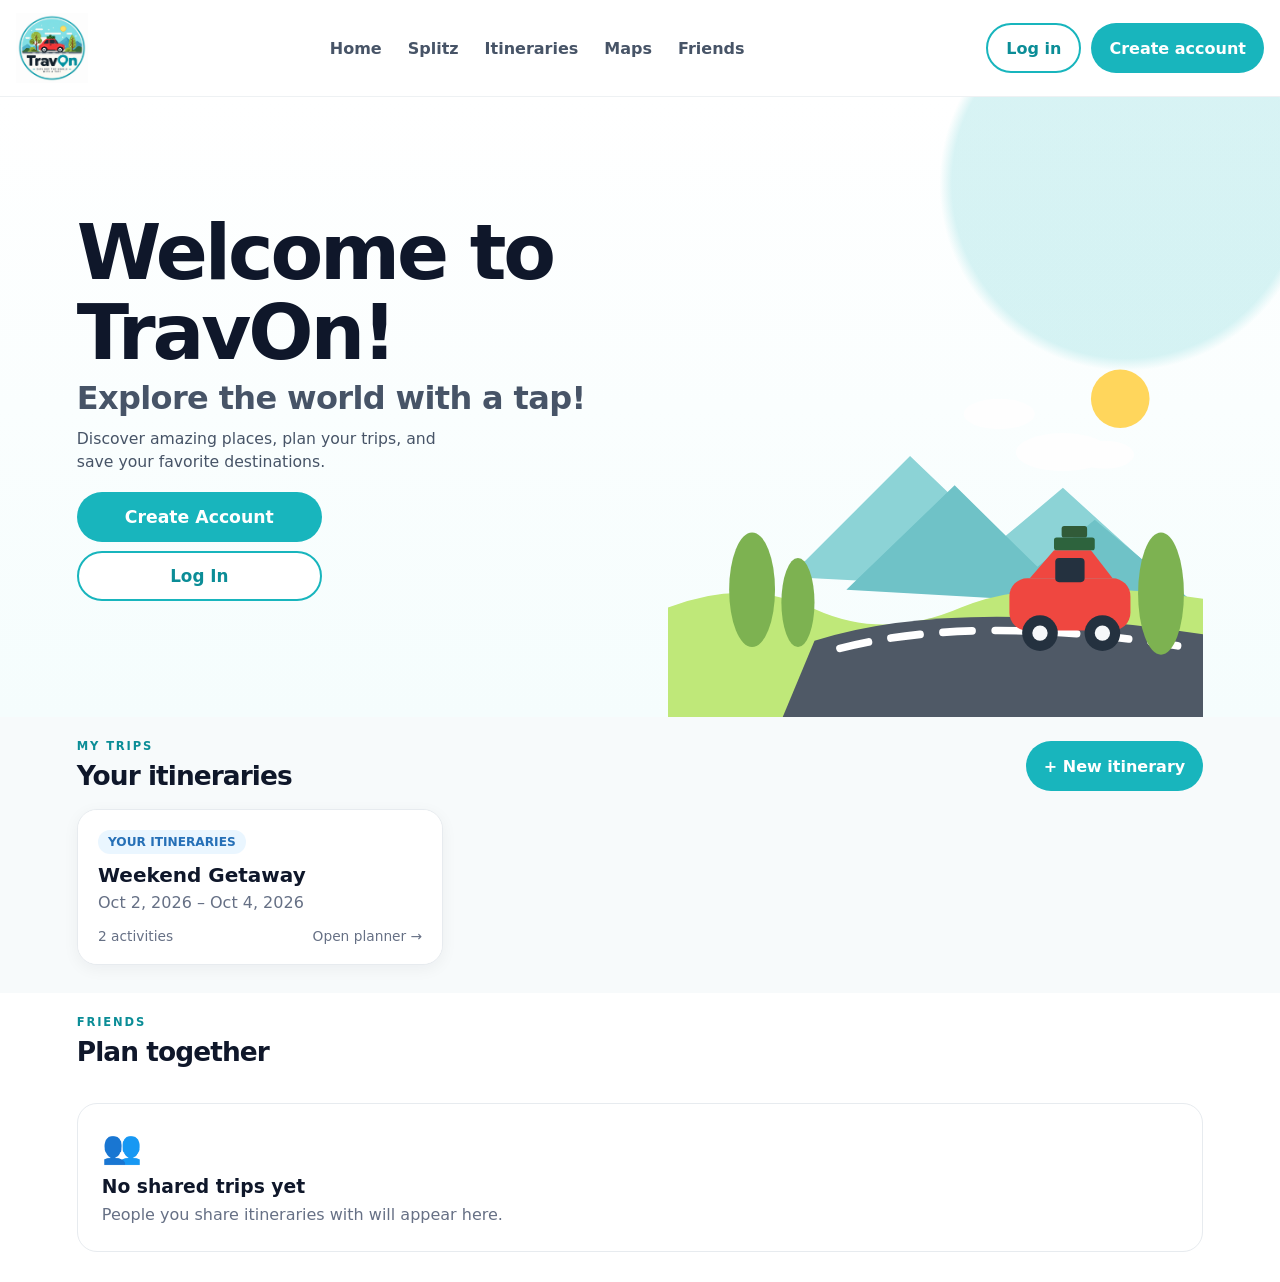
==== commit bb023f6e: "Add Maps tab to TravOn navigation" ====
--- a/web/index.html
+++ b/web/index.html
@@ -30,6 +30,7 @@
       <a href="#home">Home</a>
       <a href="./splitz.html">Splitz</a>
       <a href="#itineraries">Itineraries</a>
+      <a href="./maps.html">Maps</a>
       <a href="#friends">Friends</a>
     </nav>
 
@@ -43,6 +44,7 @@
       <a href="#home">Home</a>
       <a href="./splitz.html">Splitz</a>
       <a href="#itineraries">Itineraries</a>
+      <a href="./maps.html">Maps</a>
       <a href="#friends">Friends</a>
     </nav>
   </header>
@@ -240,7 +242,7 @@
     </div>
   </section>
 
-  <nav class="bottom-nav" aria-label="Bottom navigation">
+  <nav class="bottom-nav" aria-label="Bottom navigation" style="grid-template-columns:repeat(5,1fr)">
     <a href="#home" class="active">
       <svg viewBox="0 0 24 24" aria-hidden="true"><path d="M3 10.5 12 3l9 7.5V21h-6v-6H9v6H3z"/></svg>
       <small>Home</small>
@@ -251,7 +253,11 @@
     </a>
     <a href="#itineraries">
       <svg viewBox="0 0 24 24" aria-hidden="true"><path d="M7 2h2v3h6V2h2v3h3v17H4V5h3V2Zm11 8H6v10h12V10ZM8 12h3v3H8v-3Zm5 0h3v3h-3v-3Zm-5 5h3v2H8v-2Zm5 0h3v2h-3v-2Z"/></svg>
-      <small>Itineraries</small>
+      <small>Trips</small>
+    </a>
+    <a href="./maps.html">
+      <svg viewBox="0 0 24 24" aria-hidden="true"><path d="m15 4-6-2-6 2v18l6-2 6 2 6-2V2l-6 2Zm-5 .2 4 1.33v14.27l-4-1.33V4.2Zm-5 1.24 3-1v14.12l-3 1V5.44Zm14 13.12-3 1V5.44l3-1v14.12Z"/></svg>
+      <small>Maps</small>
     </a>
     <a href="#friends">
       <svg viewBox="0 0 24 24" aria-hidden="true"><path d="M8 11a4 4 0 1 0 0-8 4 4 0 0 0 0 8Zm8-1a3 3 0 1 0 0-6 3 3 0 0 0 0 6ZM2 21v-2c0-4 2.7-6 6-6s6 2 6 6v2H2Zm12.5 0v-2c0-2-.6-3.5-1.7-4.7.8-.2 1.5-.3 2.2-.3 3 0 5 1.8 5 5v2h-5.5Z"/></svg>
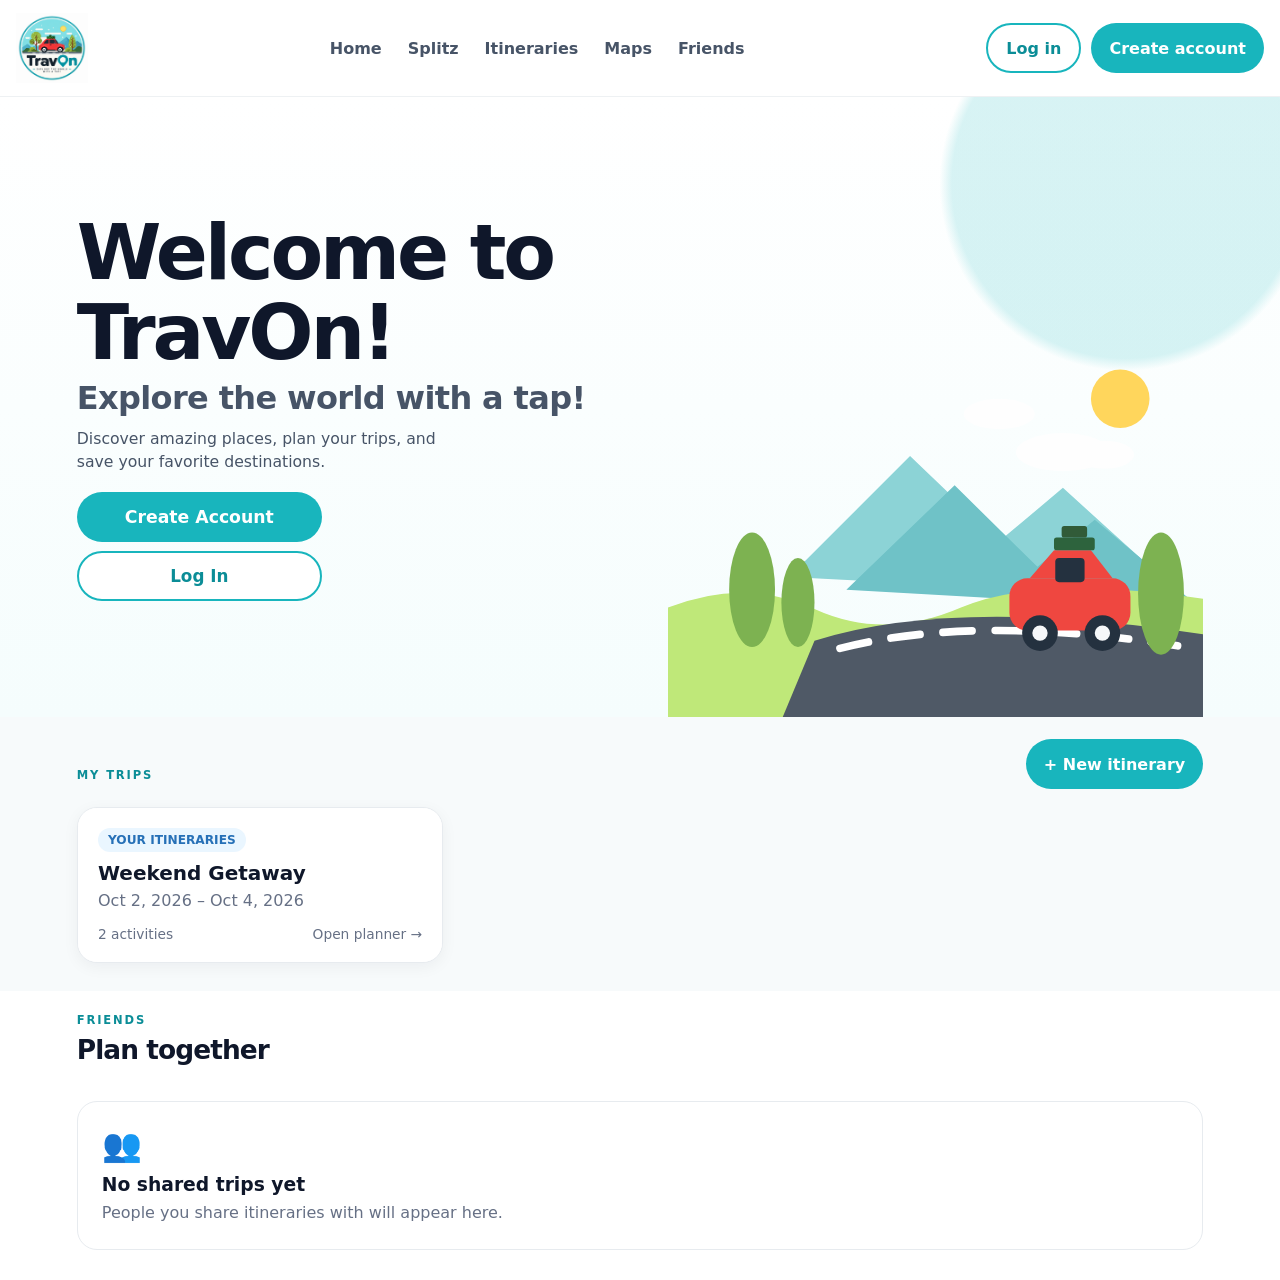
==== commit 86774110: "Remove My Trips subheading text" ====
--- a/web/index.html
+++ b/web/index.html
@@ -111,7 +111,6 @@
       <div class="section-row section-row-stack">
         <div>
           <span class="eyebrow">MY TRIPS</span>
-          <h2>Your itineraries</h2>
         </div>
         <button class="button button-primary" id="newTripButton">+ New itinerary</button>
       </div>
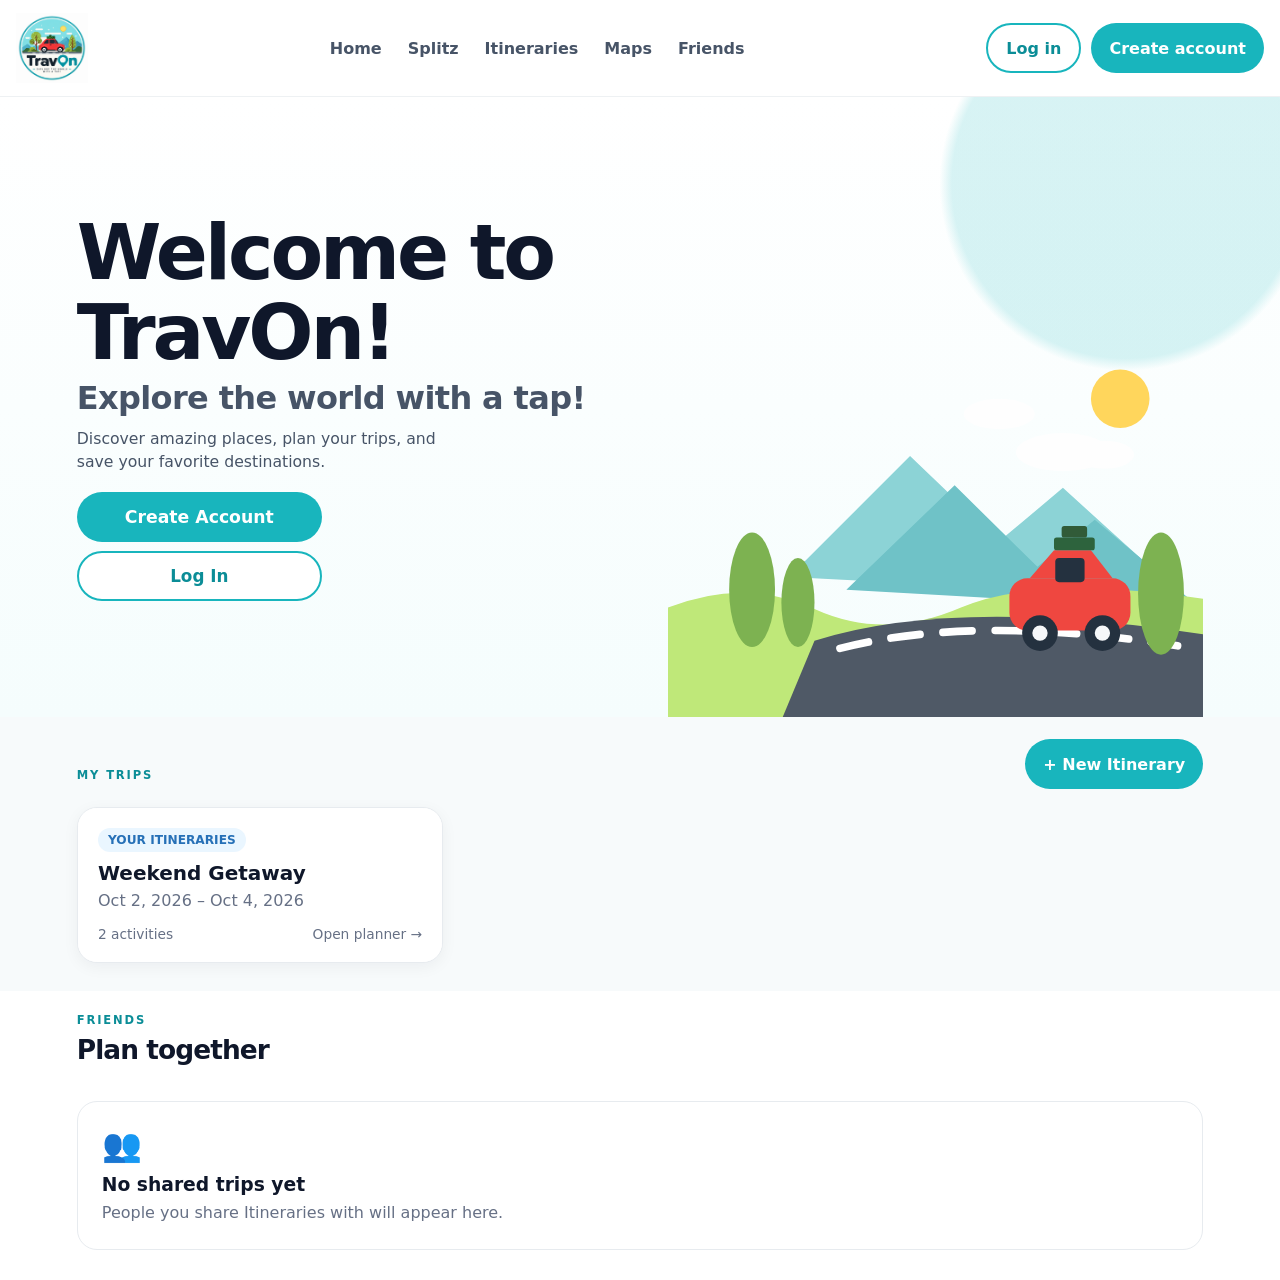
==== commit 833d3ed0: "Capitalize Itinerary labels on homepage" ====
--- a/web/index.html
+++ b/web/index.html
@@ -4,18 +4,18 @@
   <meta charset="UTF-8" />
   <meta name="viewport" content="width=device-width, initial-scale=1, viewport-fit=cover" />
   <meta name="theme-color" content="#ffffff" />
-  <meta name="description" content="TravOn — plan trips, organize itineraries, save places, and travel together." />
+  <meta name="description" content="TravOn — plan trips, organize Itineraries, save places, and travel together." />
   <meta property="og:type" content="website" />
   <meta property="og:url" content="https://travon.pages.dev/" />
   <meta property="og:title" content="TravOn — Plan together. Travel better." />
-  <meta property="og:description" content="Create itineraries, collaborate with friends, split expenses, and explore more." />
+  <meta property="og:description" content="Create Itineraries, collaborate with friends, split expenses, and explore more." />
   <meta property="og:image" content="https://travon.pages.dev/travon-share-card.PNG" />
   <meta property="og:image:width" content="1536" />
   <meta property="og:image:height" content="1024" />
   <meta property="og:image:alt" content="TravOn — Plan together. Travel better." />
   <meta name="twitter:card" content="summary_large_image" />
   <meta name="twitter:title" content="TravOn — Plan together. Travel better." />
-  <meta name="twitter:description" content="Create itineraries, collaborate with friends, split expenses, and explore more." />
+  <meta name="twitter:description" content="Create Itineraries, collaborate with friends, split expenses, and explore more." />
   <meta name="twitter:image" content="https://travon.pages.dev/travon-share-card.PNG" />
   <title>TravOn</title>
   <link rel="stylesheet" href="./styles.css?v=20260909-splitzpage1" />
@@ -112,7 +112,7 @@
         <div>
           <span class="eyebrow">MY TRIPS</span>
         </div>
-        <button class="button button-primary" id="newTripButton">+ New itinerary</button>
+        <button class="button button-primary" id="newTripButton">+ New Itinerary</button>
       </div>
       <div class="trip-list" id="tripGrid"></div>
     </section>
@@ -124,7 +124,7 @@
         <div class="empty-state">
           <div class="empty-icon">👥</div>
           <h3>No shared trips yet</h3>
-          <p>People you share itineraries with will appear here.</p>
+          <p>People you share Itineraries with will appear here.</p>
         </div>
       </div>
     </section>
@@ -172,7 +172,7 @@
   <dialog id="tripDialog">
     <form method="dialog" id="tripForm" class="modal-form">
       <div class="dialog-heading">
-        <h2>Create itinerary</h2>
+        <h2>Create Itinerary</h2>
         <button class="icon-button" id="closeTrip" type="button" aria-label="Close">×</button>
       </div>
       <label>
@@ -189,7 +189,7 @@
           <input id="tripEndDate" type="date" required />
         </label>
       </div>
-      <button class="button button-primary" value="default" type="submit">Create itinerary</button>
+      <button class="button button-primary" value="default" type="submit">Create Itinerary</button>
     </form>
   </dialog>
 
@@ -201,11 +201,11 @@
           <h2 id="plannerTitle">Trip</h2>
           <p id="plannerDates"></p>
         </div>
-        <button class="planner-back" id="closePlanner" type="button" aria-label="Back to itineraries">← Back</button>
+        <button class="planner-back" id="closePlanner" type="button" aria-label="Back to Itineraries">← Back</button>
       </div>
       <div id="plannerDays" class="planner-days"></div>
       <form id="activityForm" class="activity-form" hidden>
-        <h3>Add to itinerary</h3>
+        <h3>Add to Itinerary</h3>
         <div class="activity-lookup">
           <label>Look up a place or activity
             <input id="activityLookup" type="search" placeholder="Airport, hotel, attraction, restaurant..." autocomplete="off" autocorrect="off" autocapitalize="none" spellcheck="false" enterkeyhint="search" />
@@ -236,7 +236,7 @@
           <label>Restaurant name<input id="restaurantName" placeholder="Restaurant name" /></label><label>Address<input id="restaurantAddress" placeholder="Address" /></label><label>Reservation details<input id="restaurantReservation" placeholder="Confirmation, party size, etc." /></label>
         </div>
         <label>Notes<textarea id="activityNotes" maxlength="500" placeholder="Optional details, reminders, links, baggage info, parking, etc."></textarea></label>
-        <button class="button button-primary" type="submit">Add to itinerary</button>
+        <button class="button button-primary" type="submit">Add to Itinerary</button>
       </form>
     </div>
   </section>
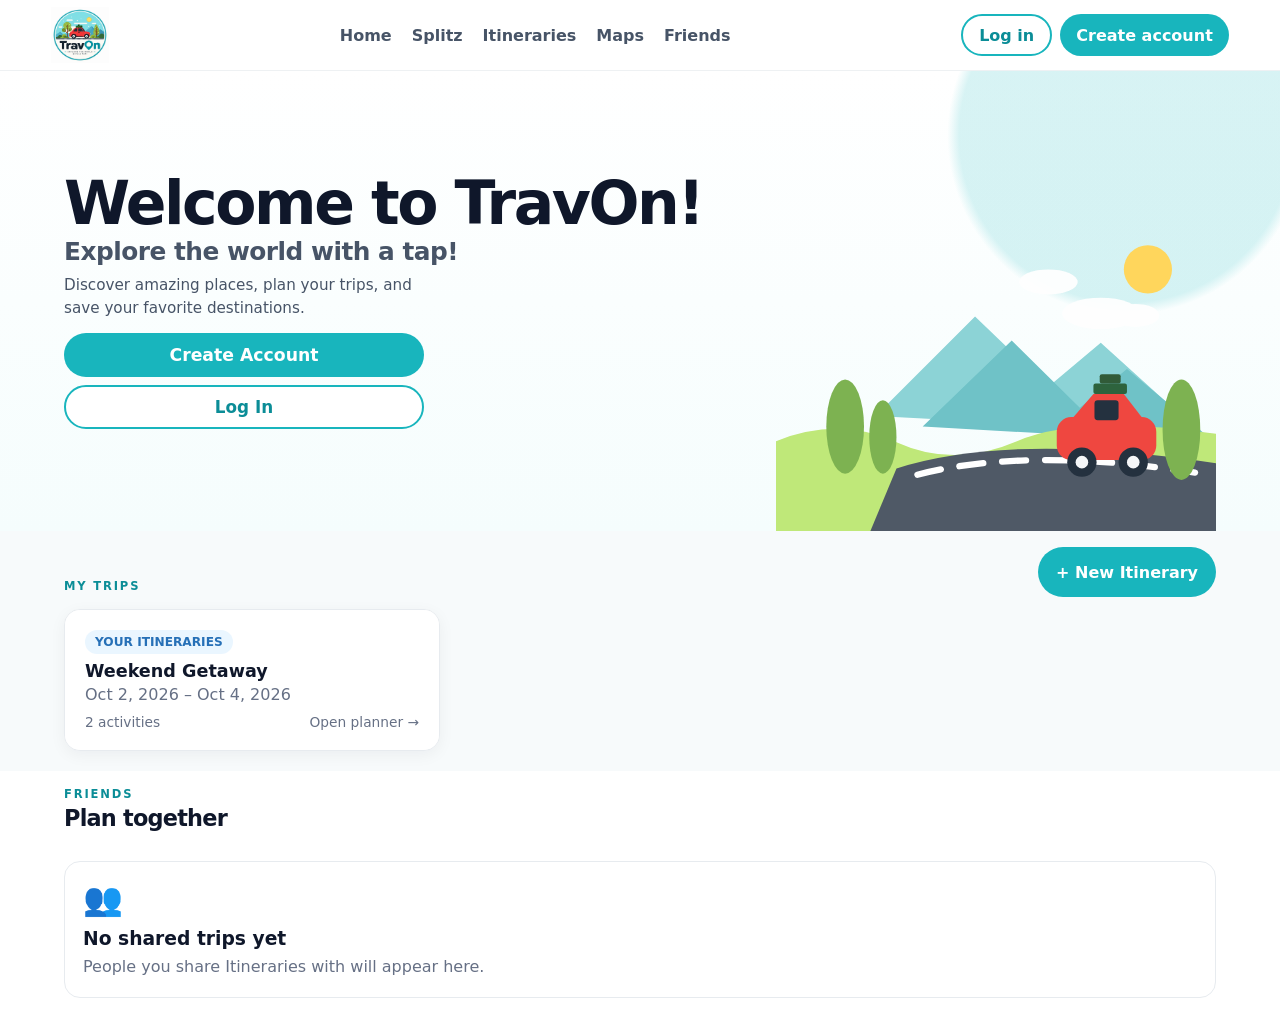
==== commit 8c182ece: "Load desktop compact styles on homepage" ====
--- a/web/index.html
+++ b/web/index.html
@@ -19,6 +19,7 @@
   <meta name="twitter:image" content="https://travon.pages.dev/travon-share-card.PNG" />
   <title>TravOn</title>
   <link rel="stylesheet" href="./styles.css?v=20260909-splitzpage1" />
+  <link rel="stylesheet" href="./desktop-compact.css?v=20260911-desktop2" />
 </head>
 <body>
   <header class="site-header">
@@ -265,5 +266,6 @@
   </nav>
 
   <script src="./app.js?v=20260909-splitzpage1"></script>
+  <script src="./admin-stats.js?v=20260910-admin2"></script>
 </body>
 </html>
--- a/web/desktop-compact.css
+++ b/web/desktop-compact.css
@@ -0,0 +1,189 @@
+@media (min-width: 1200px) {
+  .site-header {
+    min-height: 68px;
+    padding: 6px 4vw;
+  }
+
+  .travon-logo {
+    width: 58px;
+    height: 58px;
+  }
+
+  .desktop-nav {
+    gap: 20px;
+  }
+
+  .desktop-account-actions {
+    gap: 8px;
+  }
+
+  .site-header .button {
+    min-height: 42px;
+    padding: 9px 16px;
+  }
+
+  .hero {
+    min-height: 460px;
+    padding: 0 5vw;
+    grid-template-columns: 1.12fr .88fr;
+  }
+
+  .hero-content {
+    padding: 24px 0;
+    max-width: 700px;
+  }
+
+  .hero h1 {
+    font-size: 3.75rem;
+    line-height: 1;
+    margin-bottom: 4px;
+    white-space: nowrap;
+  }
+
+  .hero h2 {
+    font-size: 1.55rem;
+    margin-bottom: 8px;
+  }
+
+  .hero p {
+    font-size: .95rem;
+    line-height: 1.45;
+    max-width: 360px;
+  }
+
+  .logged-in-greeting {
+    margin-top: 6px;
+  }
+
+  .hero-account-actions {
+    margin-top: 14px;
+    gap: 8px;
+    max-width: 360px;
+  }
+
+  .hero-account-actions .button {
+    min-height: 44px;
+    padding: 9px 16px;
+  }
+
+  .hero-art {
+    max-width: 440px;
+    justify-self: end;
+  }
+
+  .search-section,
+  .featured-section,
+  .section {
+    padding-left: 5vw;
+    padding-right: 5vw;
+  }
+
+  .featured-section,
+  .section {
+    padding-top: 16px;
+    padding-bottom: 20px;
+  }
+
+  .section-row {
+    margin-bottom: 12px;
+    gap: 12px;
+  }
+
+  .section-row h2,
+  .section h2 {
+    font-size: 1.4rem;
+  }
+
+  .eyebrow {
+    margin-bottom: 4px;
+  }
+
+  .trip-list,
+  .destination-list {
+    gap: 12px;
+  }
+
+  .trip-list .card,
+  .card {
+    padding: 15px;
+    border-radius: 16px;
+  }
+
+  .card h3 {
+    margin: 7px 0 4px;
+    font-size: 1.1rem;
+  }
+
+  .card-meta {
+    margin-top: 10px;
+  }
+
+  .destination-card {
+    min-height: 260px;
+    border-radius: 18px;
+  }
+
+  .destination-image {
+    min-height: 150px;
+  }
+
+  .destination-copy {
+    min-height: 100px;
+    padding: 12px 38px 12px 14px;
+  }
+
+  .destination-copy h3 {
+    margin: 6px 0;
+    font-size: 1.08rem;
+  }
+
+  .destination-copy p {
+    font-size: .9rem;
+  }
+
+  .friends-section {
+    padding-bottom: 22px;
+  }
+
+  .empty-state {
+    margin-top: 12px;
+    padding: 18px;
+    border-radius: 16px;
+  }
+
+  .friend-card {
+    padding: 16px;
+  }
+
+  .planner-shell {
+    padding: 16px;
+  }
+
+  .planner-days {
+    margin: 14px 0;
+    gap: 10px;
+  }
+
+  .planner-day {
+    padding: 13px;
+  }
+
+  .activity-form {
+    padding-top: 14px;
+  }
+
+  .modal-form {
+    gap: 14px;
+    padding: 20px;
+  }
+
+  .dialog-heading h2 {
+    font-size: 1.65rem;
+  }
+
+  label input,
+  label select {
+    min-height: 48px;
+    padding: 10px 12px;
+  }
+}
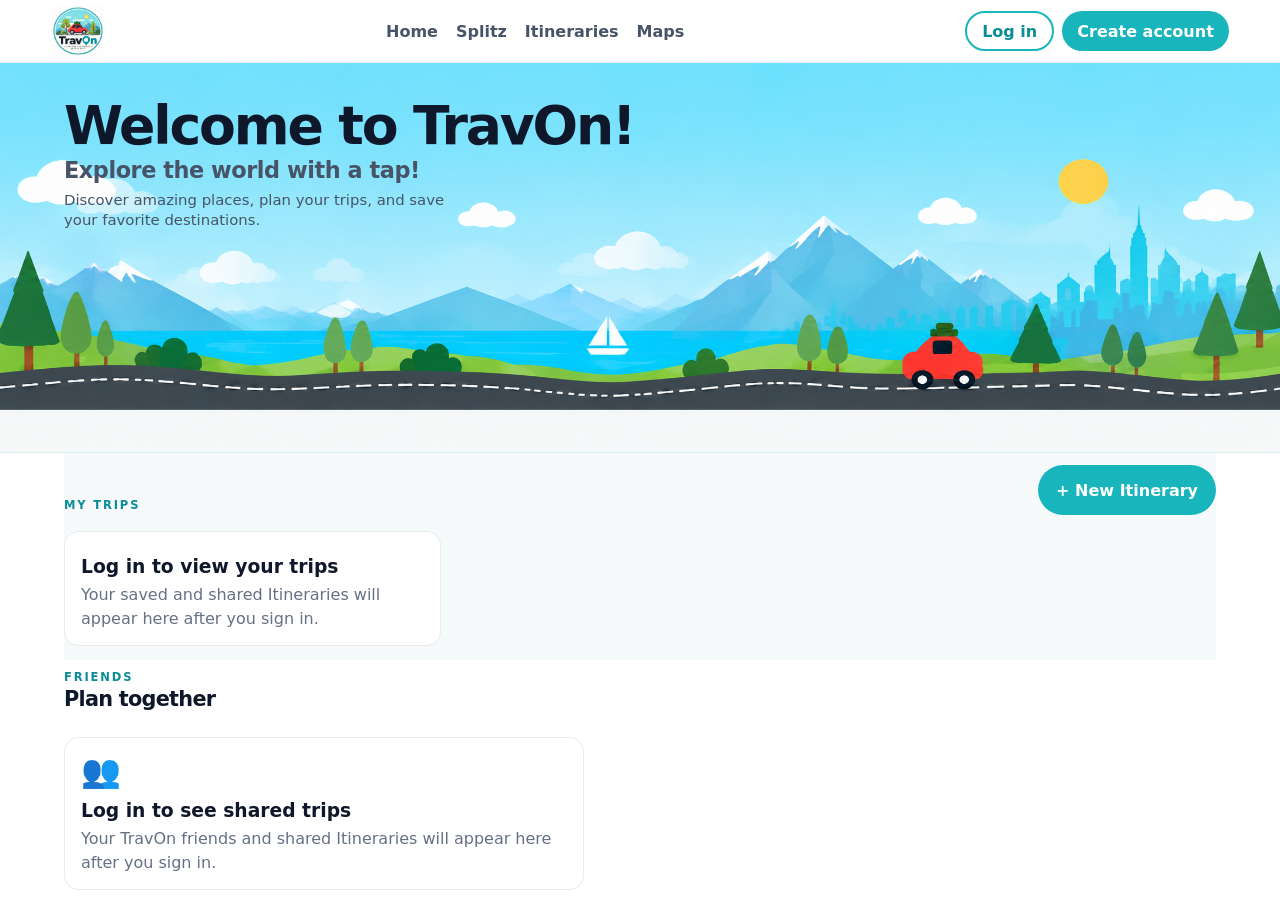
==== commit cc4b4ad0: "Remove Friends nav and load mobile banner directly" ====
--- a/web/index.html
+++ b/web/index.html
@@ -20,6 +20,7 @@
   <title>TravOn</title>
   <link rel="stylesheet" href="./styles.css?v=20260909-splitzpage1" />
   <link rel="stylesheet" href="./desktop-compact.css?v=20260911-desktop2" />
+  <link rel="stylesheet" href="./mobile-banner.css?v=20260911-mobile2" />
 </head>
 <body>
   <header class="site-header">
@@ -32,7 +33,6 @@
       <a href="./splitz.html">Splitz</a>
       <a href="#itineraries">Itineraries</a>
       <a href="./maps.html">Maps</a>
-      <a href="#friends">Friends</a>
     </nav>
 
     <div class="desktop-account-actions">
@@ -46,7 +46,6 @@
       <a href="./splitz.html">Splitz</a>
       <a href="#itineraries">Itineraries</a>
       <a href="./maps.html">Maps</a>
-      <a href="#friends">Friends</a>
     </nav>
   </header>
 
@@ -242,7 +241,7 @@
     </div>
   </section>
 
-  <nav class="bottom-nav" aria-label="Bottom navigation" style="grid-template-columns:repeat(5,1fr)">
+  <nav class="bottom-nav" aria-label="Bottom navigation" style="grid-template-columns:repeat(4,1fr)">
     <a href="#home" class="active">
       <svg viewBox="0 0 24 24" aria-hidden="true"><path d="M3 10.5 12 3l9 7.5V21h-6v-6H9v6H3z"/></svg>
       <small>Home</small>
@@ -252,16 +251,12 @@
       <small>Splitz</small>
     </a>
     <a href="#itineraries">
-      <svg viewBox="0 0 24 24" aria-hidden="true"><path d="M7 2h2v3h6V2h2v3h3v17H4V5h3V2Zm11 8H6v10h12V10ZM8 12h3v3H8v-3Zm5 0h3v3h-3v-3Zm-5 5h3v2H8v-2Zm5 0h3v2h-3v-2Z"/></svg>
+      <svg viewBox="0 0 24 24" aria-hidden="true"><path d="M7 2h2v3h6V2h2v3h3v17H4V5h3V2Zm11 8H6v10h12V10ZM8 12h3v3H8v-3Zm5 0h3v3h-3v-3Zm-5 5h3v2H8v-2Zm5 0h3v2H8v-2Z"/></svg>
       <small>Trips</small>
     </a>
     <a href="./maps.html">
       <svg viewBox="0 0 24 24" aria-hidden="true"><path d="m15 4-6-2-6 2v18l6-2 6 2 6-2V2l-6 2Zm-5 .2 4 1.33v14.27l-4-1.33V4.2Zm-5 1.24 3-1v14.12l-3 1V5.44Zm14 13.12-3 1V5.44l3-1v14.12Z"/></svg>
       <small>Maps</small>
-    </a>
-    <a href="#friends">
-      <svg viewBox="0 0 24 24" aria-hidden="true"><path d="M8 11a4 4 0 1 0 0-8 4 4 0 0 0 0 8Zm8-1a3 3 0 1 0 0-6 3 3 0 0 0 0 6ZM2 21v-2c0-4 2.7-6 6-6s6 2 6 6v2H2Zm12.5 0v-2c0-2-.6-3.5-1.7-4.7.8-.2 1.5-.3 2.2-.3 3 0 5 1.8 5 5v2h-5.5Z"/></svg>
-      <small>Friends</small>
     </a>
   </nav>
 
--- a/web/desktop-compact.css
+++ b/web/desktop-compact.css
@@ -1,16 +1,16 @@
 @media (min-width: 1200px) {
   .site-header {
-    min-height: 68px;
-    padding: 6px 4vw;
+    min-height: 62px;
+    padding: 4px 4vw;
   }
 
   .travon-logo {
-    width: 58px;
-    height: 58px;
+    width: 54px;
+    height: 54px;
   }
 
   .desktop-nav {
-    gap: 20px;
+    gap: 18px;
   }
 
   .desktop-account-actions {
@@ -18,172 +18,187 @@
   }
 
   .site-header .button {
-    min-height: 42px;
-    padding: 9px 16px;
+    min-height: 40px;
+    padding: 8px 15px;
   }
 
   .hero {
-    min-height: 460px;
-    padding: 0 5vw;
-    grid-template-columns: 1.12fr .88fr;
+    position: relative;
+    min-height: 390px;
+    padding: 28px 5vw 78px;
+    display: block;
+    background-image: url("./banner.png?v=20260911-banner3");
+    background-size: 100% 100%;
+    background-position: center center;
+    background-repeat: no-repeat;
+    border-bottom: 1px solid #d9eeee;
+    overflow: hidden;
   }
 
   .hero-content {
-    padding: 24px 0;
-    max-width: 700px;
+    position: relative;
+    z-index: 2;
+    padding: 8px 0;
+    max-width: 720px;
   }
 
   .hero h1 {
-    font-size: 3.75rem;
+    font-size: 3.35rem;
     line-height: 1;
     margin-bottom: 4px;
     white-space: nowrap;
   }
 
   .hero h2 {
-    font-size: 1.55rem;
-    margin-bottom: 8px;
+    font-size: 1.4rem;
+    margin-bottom: 7px;
   }
 
   .hero p {
-    font-size: .95rem;
-    line-height: 1.45;
-    max-width: 360px;
+    font-size: .93rem;
+    line-height: 1.4;
+    max-width: 390px;
+    margin-bottom: 0;
   }
 
   .logged-in-greeting {
-    margin-top: 6px;
+    margin-top: 5px;
   }
 
   .hero-account-actions {
-    margin-top: 14px;
-    gap: 8px;
-    max-width: 360px;
-  }
-
-  .hero-account-actions .button {
-    min-height: 44px;
-    padding: 9px 16px;
+    display: none;
   }
 
   .hero-art {
-    max-width: 440px;
-    justify-self: end;
+    display: none;
   }
 
   .search-section,
   .featured-section,
   .section {
-    padding-left: 5vw;
-    padding-right: 5vw;
+    width: min(1180px, 90vw);
+    margin-left: auto;
+    margin-right: auto;
+    padding-left: 0;
+    padding-right: 0;
   }
 
   .featured-section,
   .section {
-    padding-top: 16px;
-    padding-bottom: 20px;
+    padding-top: 12px;
+    padding-bottom: 14px;
   }
 
   .section-row {
-    margin-bottom: 12px;
-    gap: 12px;
+    margin-bottom: 8px;
+    gap: 10px;
   }
 
   .section-row h2,
   .section h2 {
-    font-size: 1.4rem;
+    font-size: 1.3rem;
   }
 
   .eyebrow {
-    margin-bottom: 4px;
+    margin-bottom: 3px;
+  }
+
+  .itineraries-section {
+    min-height: auto;
   }
 
   .trip-list,
   .destination-list {
-    gap: 12px;
+    gap: 10px;
   }
 
   .trip-list .card,
   .card {
-    padding: 15px;
+    padding: 13px;
+    border-radius: 14px;
+  }
+
+  .card h3 {
+    margin: 5px 0 3px;
+    font-size: 1.05rem;
+  }
+
+  .card-meta {
+    margin-top: 8px;
+  }
+
+  .destination-card {
+    min-height: 240px;
     border-radius: 16px;
   }
 
-  .card h3 {
-    margin: 7px 0 4px;
-    font-size: 1.1rem;
-  }
-
-  .card-meta {
-    margin-top: 10px;
-  }
-
-  .destination-card {
-    min-height: 260px;
-    border-radius: 18px;
-  }
-
   .destination-image {
-    min-height: 150px;
+    min-height: 140px;
   }
 
   .destination-copy {
-    min-height: 100px;
-    padding: 12px 38px 12px 14px;
+    min-height: 92px;
+    padding: 10px 34px 10px 12px;
   }
 
   .destination-copy h3 {
-    margin: 6px 0;
-    font-size: 1.08rem;
+    margin: 5px 0;
+    font-size: 1.04rem;
   }
 
   .destination-copy p {
-    font-size: .9rem;
+    font-size: .88rem;
+  }
+
+  .empty-state {
+    margin-top: 8px;
+    padding: 14px 16px;
+    border-radius: 14px;
+    max-width: 520px;
   }
 
   .friends-section {
-    padding-bottom: 22px;
-  }
-
-  .empty-state {
-    margin-top: 12px;
+    padding-top: 10px;
+    padding-bottom: 16px;
+  }
+
+  .friends-section .empty-state {
+    max-width: 520px;
+  }
+
+  .friend-card {
+    padding: 14px;
+  }
+
+  .planner-shell {
+    padding: 14px;
+  }
+
+  .planner-days {
+    margin: 12px 0;
+    gap: 9px;
+  }
+
+  .planner-day {
+    padding: 12px;
+  }
+
+  .activity-form {
+    padding-top: 12px;
+  }
+
+  .modal-form {
+    gap: 12px;
     padding: 18px;
-    border-radius: 16px;
-  }
-
-  .friend-card {
-    padding: 16px;
-  }
-
-  .planner-shell {
-    padding: 16px;
-  }
-
-  .planner-days {
-    margin: 14px 0;
-    gap: 10px;
-  }
-
-  .planner-day {
-    padding: 13px;
-  }
-
-  .activity-form {
-    padding-top: 14px;
-  }
-
-  .modal-form {
-    gap: 14px;
-    padding: 20px;
   }
 
   .dialog-heading h2 {
-    font-size: 1.65rem;
+    font-size: 1.55rem;
   }
 
   label input,
   label select {
-    min-height: 48px;
-    padding: 10px 12px;
+    min-height: 44px;
+    padding: 9px 11px;
   }
 }
--- a/web/mobile-banner.css
+++ b/web/mobile-banner.css
@@ -0,0 +1,13 @@
+/* Match the desktop TravOn hero artwork on mobile/tablet while preserving mobile layout. */
+@media (max-width: 1199px) {
+  .hero {
+    background-image: url("./banner.png?v=20260911-mobile1") !important;
+    background-size: cover !important;
+    background-position: center center !important;
+    background-repeat: no-repeat !important;
+  }
+
+  .hero-art {
+    display: none !important;
+  }
+}
